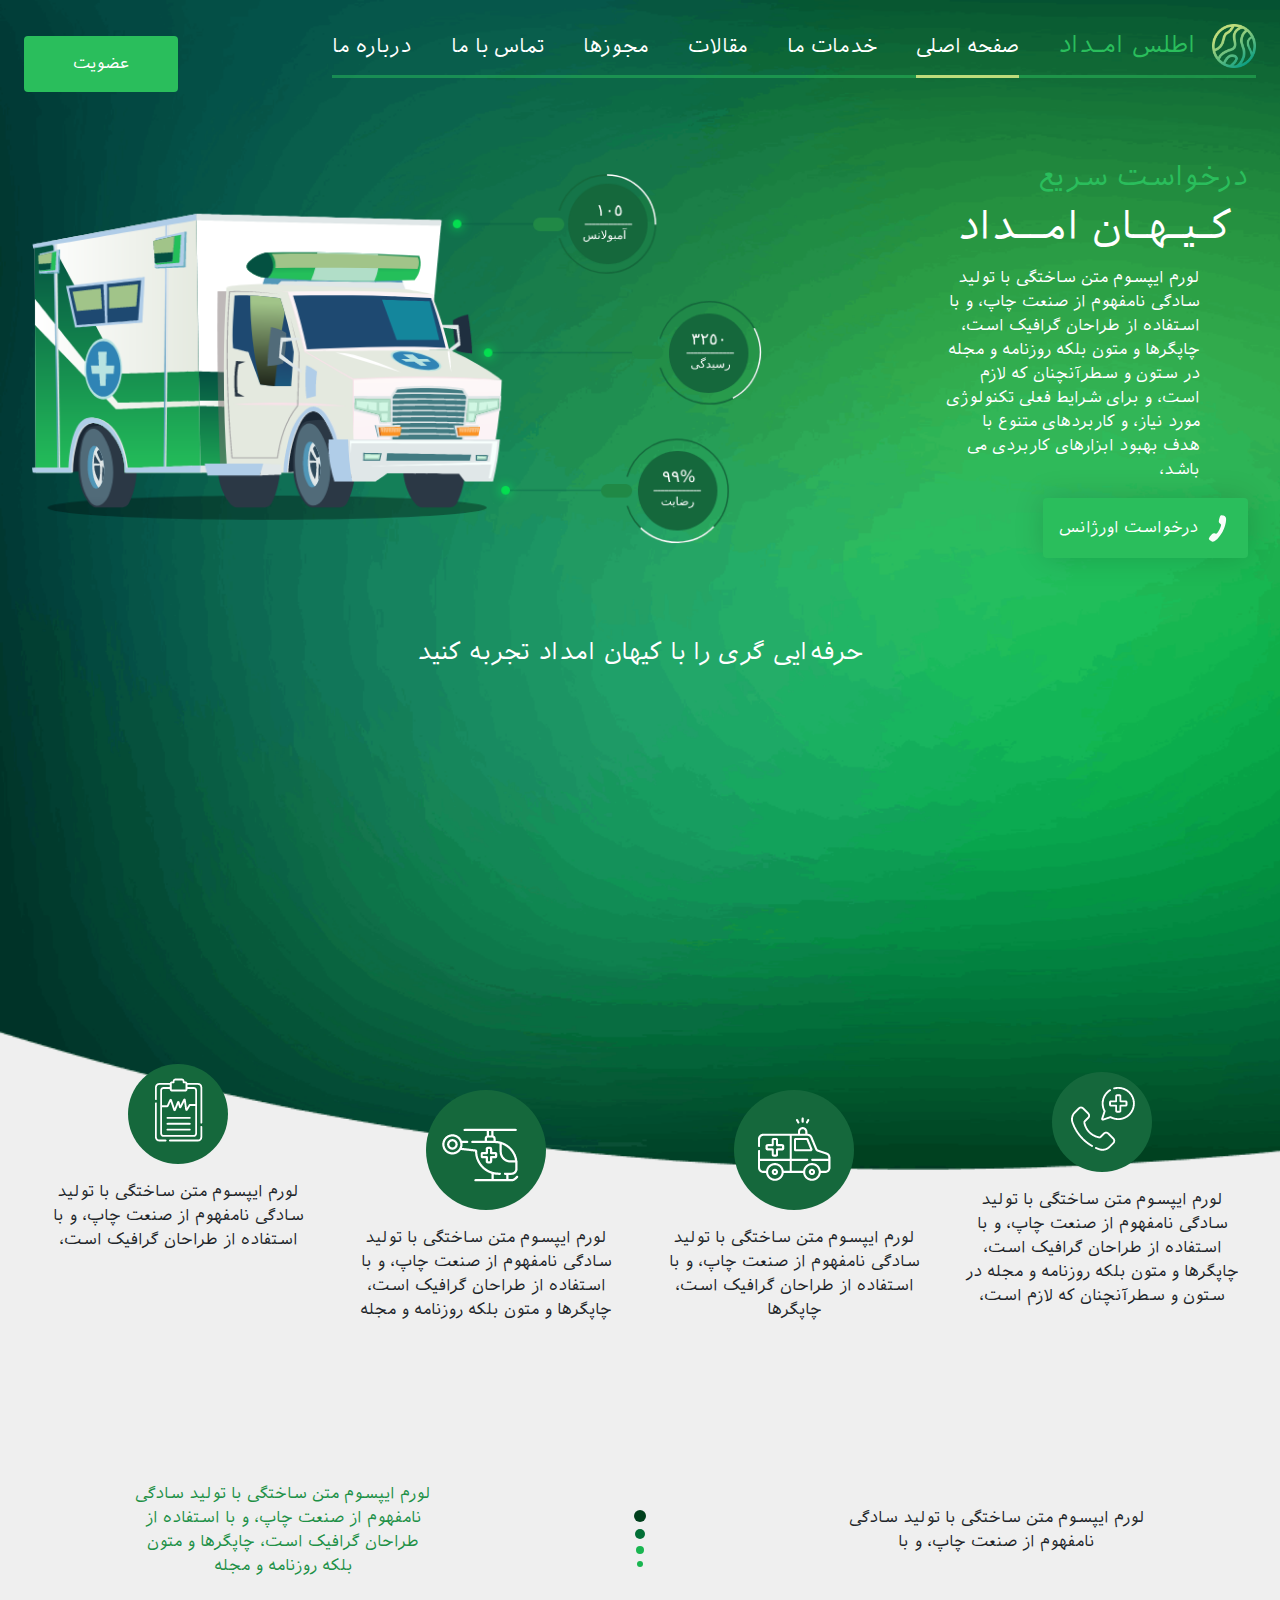
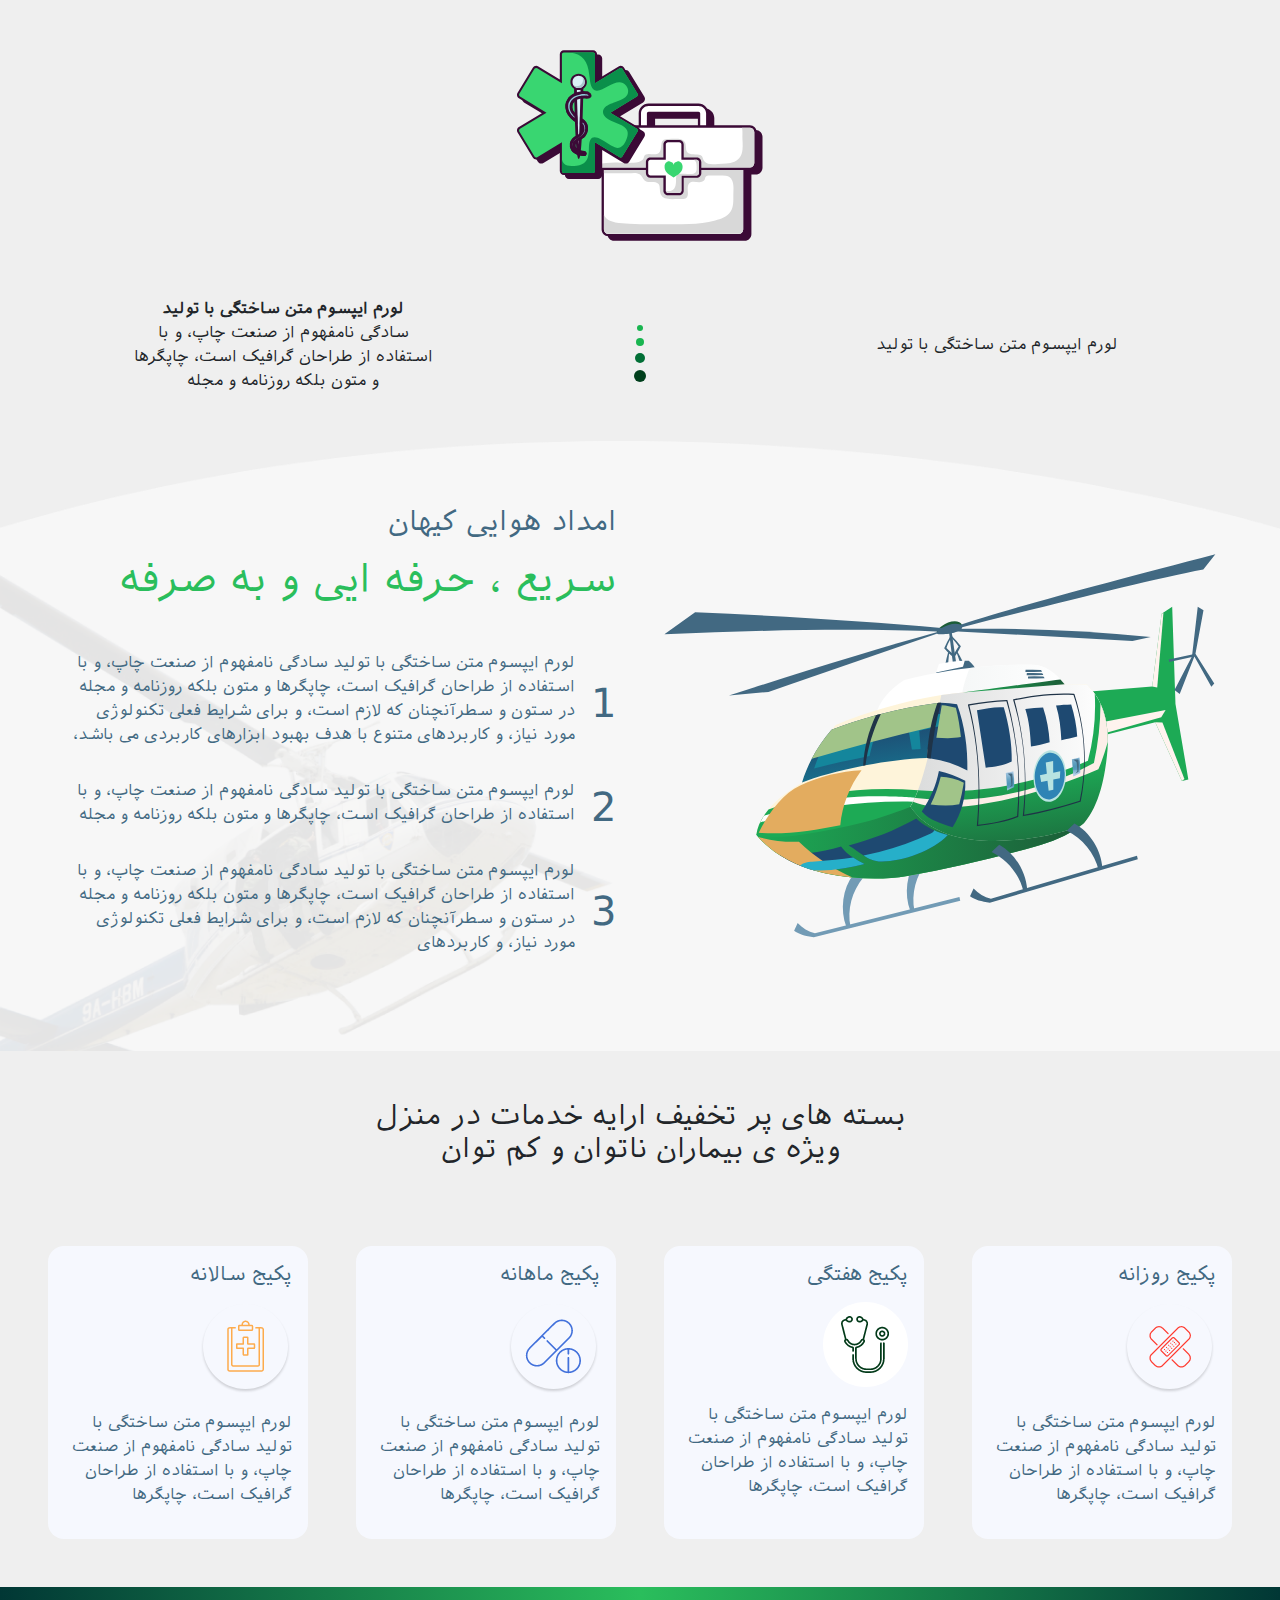
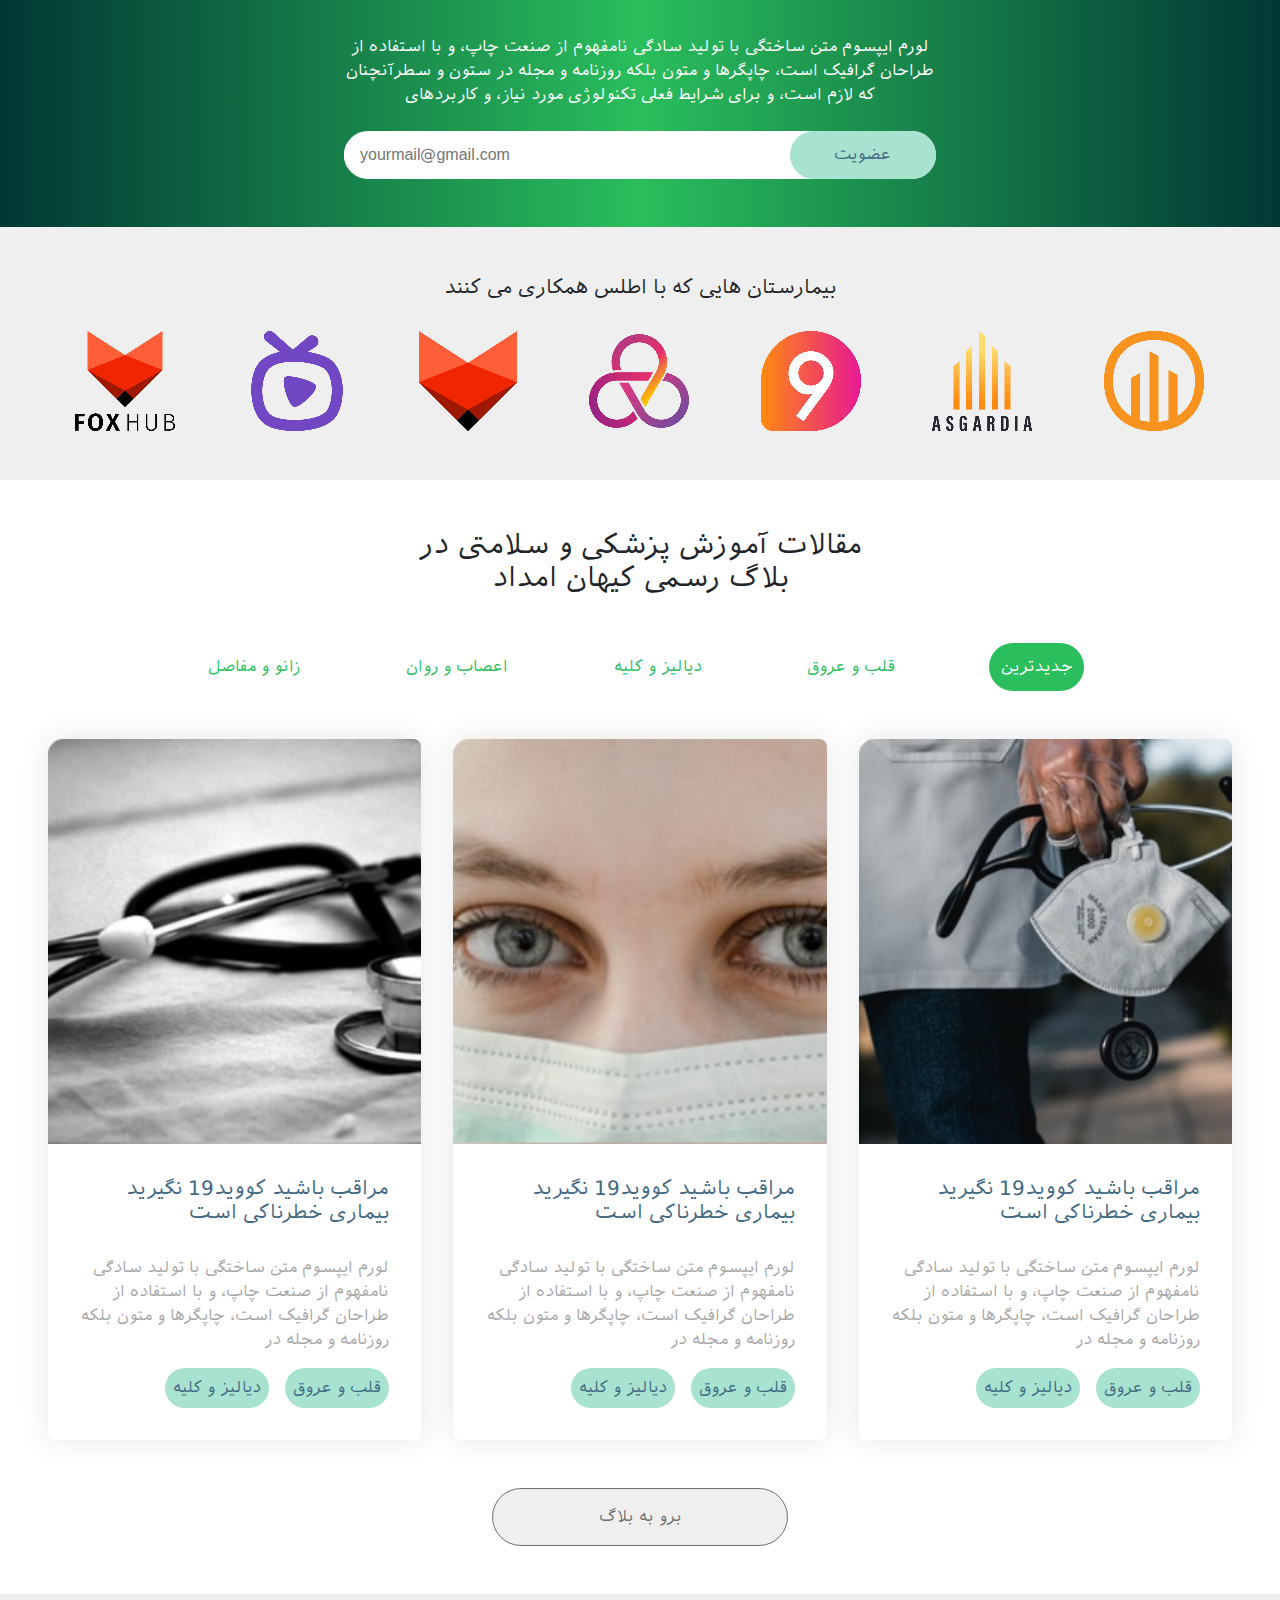
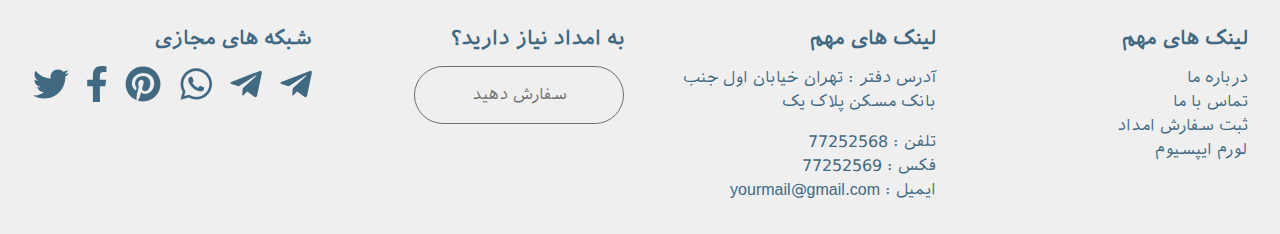
==== index.html @ ab7b6856 "removed padding of some sections in some media querys" ====
<!doctype html>
<html lang="fa">
<head>
    <!--A Meta Tag For Setting Character Sets To 'UTF-8'-->
    <meta charset="UTF-8">
    <!--A Meta Tag For Responsiveness-->
    <meta name="viewport" content="width=device-width, user-scalable=no, initial-scale=1.0, maximum-scale=1.0, minimum-scale=1.0">
    <meta http-equiv="X-UA-Compatible" content="ie=edge">
    <!--Description Meta Tag For Seo Performance-->
    <meta name="description" content="درخواست سریع اورژانس با اطلس امـداد">
    <!--Keywords Meta Tag For Seo Performance-->
    <meta name="keywords" content="اطلس امـداد, امـداد, کـیـهـان, اطلس, کـیـهـان امــداد, اورژانس, بیمارستان, دکتر">
    <!--Theme Color Of Page-->
    <meta name="theme-color" content="#2abe5c"/>
    <!--Icon Of Page-->
    <link rel="shortcut icon" href="src/img/logo.svg">
    <!--Linking Our Css File-->
    <link rel="stylesheet" href="src/styles/styles.css">
    <!--Linking Bootstrap-->
    <link href="src/styles/bootstrap.css" rel="stylesheet">
    <!--Title Of Page-->
    <title>اطلس امـداد</title>
</head>
<body dir="rtl">
<!--Pages Elements Goes Here-->
<!--A Dark Background Color-->
<div id="dv-mobile-nav-dark-bg" class="dv-mobile-nav-dark-bg"></div>
<!--Nav Bar That Shows On Click If User Is Using Mobile-->
<nav id="nav-mobile-nav" class="nav-mobile-nav">
    <div class="d-flex w-100 justify-content-center align-items-center p-4">
        <a href="#" class="d-inline-flex align-items-center text-decoration-none">
            <img src="src/img/logo.svg" alt="لوگو اطلس امـداد">
            <h4 class="h4-header-logo">اطلس امـداد</h4>
        </a>
    </div>
    <!--List Of Items-->
    <ul class="list-unstyled w-100">
        <li class="li-nav-item"><a class="w-100 text-decoration-none text-white" href="#">صفحه اصلی</a></li>
        <li class="li-nav-item"><a class="w-100 text-decoration-none text-white" href="#">خدمات ما</a></li>
        <li class="li-nav-item"><a class="w-100 text-decoration-none text-white" href="#">مقالات</a></li>
        <li class="li-nav-item"><a class="w-100 text-decoration-none text-white" href="#">مجوزها</a></li>
        <li class="li-nav-item"><a class="w-100 text-decoration-none text-white" href="#">تماس با ما</a></li>
        <li class="li-nav-item"><a class="w-100 text-decoration-none text-white" href="#">درباره ما</a></li>
    </ul>
</nav>
<!--First Section-->
<section class="sect-1">
    <!--Header Section-->
    <header class="d-inline-flex align-items-center w-100 p-4">
        <!--Right Section-->
        <div class="dv-header-right-section">
            <ul class="list-unstyled d-inline-flex align-items-center justify-content-between w-100">
                <li>
                    <a href="#" class="d-inline-flex align-items-center text-decoration-none">
                        <img src="src/img/logo.svg" alt="لوگو اطلس امـداد">
                        <h4 class="h4-header-logo">اطلس امـداد</h4>
                    </a>
                </li>
                <li><a class="link-header" href="#"><h5>صفحه اصلی</h5></a></li>
                <li><a class="link-header" href="#"><h5>خدمات ما</h5></a></li>
                <li><a class="link-header" href="#"><h5>مقالات</h5></a></li>
                <li><a class="link-header" href="#"><h5>مجوزها</h5></a></li>
                <li><a class="link-header" href="#"><h5>تماس با ما</h5></a></li>
                <li><a class="link-header" href="#"><h5>درباره ما</h5></a></li>
            </ul>
            <!--Bottom Line-->
            <ul class="ul-bottom-line">
                <li class="li-inner-bottom-line">
                    <div class="d-inline-flex align-items-center opacity-0">
                        <img src="src/img/logo.svg" alt="لوگو اطلس امـداد">
                        <h4 class="h4-header-logo">اطلس امـداد</h4>
                    </div>
                </li>
                <li class="li-inner-bottom-line active"><h5 class="opacity-0">صفحه اصلی</h5></li>
                <li class="li-inner-bottom-line"><h5 class="opacity-0">خدمات ما</h5></li>
                <li class="li-inner-bottom-line"><h5 class="opacity-0">مقالات</h5></li>
                <li class="li-inner-bottom-line"><h5 class="opacity-0">مجوزها</h5></li>
                <li class="li-inner-bottom-line"><h5 class="opacity-0">تماس با ما</h5></li>
                <li class="li-inner-bottom-line"><h5 class="opacity-0">درباره ما</h5></li>
            </ul>
        </div>
        <!--Left Section-->
        <div class="dv-header-left-side">
            <!--Nav Bar Btn That Show Only On Mobile View-->
            <button class="btn-header-show-on-mobile" id="btn-header-show-on-mobile">
                <svg xmlns="http://www.w3.org/2000/svg" width="16" height="16" fill="currentColor" class="bi bi-list" viewBox="0 0 16 16">
                    <path fill-rule="evenodd" d="M2.5 12a.5.5 0 0 1 .5-.5h10a.5.5 0 0 1 0 1H3a.5.5 0 0 1-.5-.5zm0-4a.5.5 0 0 1 .5-.5h10a.5.5 0 0 1 0 1H3a.5.5 0 0 1-.5-.5zm0-4a.5.5 0 0 1 .5-.5h10a.5.5 0 0 1 0 1H3a.5.5 0 0 1-.5-.5z"/>
                </svg>
            </button>
            <a class="link-header-btn-holder" href="#"><button class="btn-header-join">عضویت</button></a>
        </div>
    </header>
    <!--Main Content Of First Section-->
    <main>
        <!--Top Side-->
        <div class="dv-main-top-side">
            <!--Right Side-->
            <div class="dv-main-right-side-of-top-side">
                <h3 class="h5-main-title">درخواست سریع</h3>
                <h1 class="h1-main-subtitle">کـیـهـان امــداد</h1>
                <p class='p-main-paragraph'>لورم ایپسوم متن ساختگی با تولید سادگی نامفهوم از صنعت چاپ، و با استفاده از طراحان گرافیک است، چاپگرها و متون بلکه روزنامه و مجله در ستون و سطرآنچنان که لازم است، و برای شرایط فعلی تکنولوژی مورد نیاز، و کاربردهای متنوع با هدف بهبود ابزارهای کاربردی می باشد،</p>
                <a href="tel:#">
                    <button class="btn-main-request-ambulance">
                        <svg xmlns="http://www.w3.org/2000/svg" width="28.746" height="28.745" viewBox="1265.034 416.229 28.746 28.745"><path d="M1271.398 439.677a5.843 5.843 0 0 0-.218.386c-.554 1.078-.33 1.222-.027 1.606a3.647 3.647 0 0 1 .02.026 2.487 2.487 0 0 0 .02.024c.1.117.551.63 1.136 1.093.825.656 1.439.969 2.238 1.065.717.086 1.927.057 4.157-2.105a20.907 20.907 0 0 0 .818-.841 49.367 49.367 0 0 0 .247-.27c1.77-1.946 3.121-3.756 4.37-5.978a36.167 36.167 0 0 0 .693-1.298l.004-.007a63.003 63.003 0 0 1 0-.002 17.923 17.923 0 0 1 .003-.003 38.309 38.309 0 0 0 .109-.216c1.385-2.751 2.184-5.178 2.802-8.16a49.8 49.8 0 0 0 .073-.358 24.98 24.98 0 0 0 .002-.01c.78-3.899.039-5.104-.506-5.707a4.119 4.119 0 0 0-.036-.04 3.506 3.506 0 0 0-.73-.598 4.89 4.89 0 0 0-1.069-.472 9.968 9.968 0 0 0-.379-.114 8.892 8.892 0 0 0-1.549-.276 2.57 2.57 0 0 0-.034-.003c-.51-.015-.755-.135-1.316.965a4.942 4.942 0 0 0-.097.201c-.47 1.027-.942 2.836-1.145 3.99a10.066 10.066 0 0 0-.068.443c-.163 1.177-.06 1.633.561 2.155a4.782 4.782 0 0 0 .253.197c.642.475 1.194.752 1.348 1.441a1.708 1.708 0 0 1 .031.19c.083.78-.497 2.515-1.401 4.355a26.005 26.005 0 0 1-.167.333 26.663 26.663 0 0 1-.172.33c-.958 1.808-2.018 3.302-2.698 3.693-.717.42-1.297.113-2.123-.154a10.152 10.152 0 0 0-.008-.003 5.304 5.304 0 0 0-.202-.06c-.75-.209-1.172-.105-1.868.5a9.092 9.092 0 0 0-.31.284 9.581 9.581 0 0 0-.26.257c-.763.782-1.896 2.147-2.502 3.141Z" fill="#f9fdfa" fill-rule="evenodd" data-name="Icon ionic-ios-call"/></svg>
                        درخواست اورژانس
                    </button>
                </a>
            </div>
            <!--Left Side-->
            <div class="dv-main-left-side-of-top-side"><img src="src/img/section-1/img-ambulance.svg" alt="امبولانس" class="img-left-side-ambulance"></div>
        </div>
        <!--Bottom Side-->
        <div class="dv-main-bottom-side"><h4>حرفه‌ایی گری را با کیهان امداد تجربه کنید</h4></div>
    </main>
</section>
<!--Second Section-->
<section class="sect-2">
    <!--Top Side Items-->
    <div class="dv-sect-2-top-items">
        <div class="dv-sect-2-top-item mt-minus-9">
            <img class="img-sect-2-top-side" src="src/img/section-2/img-icon-phone.svg" alt="تماس">
            <p class="text-center">
                لورم ایپسوم متن ساختگی با تولید
                سادگی نامفهوم از صنعت چاپ، و با استفاده از طراحان گرافیک است، چاپگرها
                و متون بلکه روزنامه و مجله در ستون و سطرآنچنان که لازم است،
            </p>
        </div>
        <div class="dv-sect-2-top-item mt-minus-7">
            <img class="img-sect-2-top-side" src="src/img/section-2/img-icon-ambulance.svg" alt="امبولانس">
            <p class="text-center">
                لورم ایپسوم متن ساختگی با تولید
                سادگی نامفهوم از صنعت چاپ، و با استفاده از طراحان گرافیک است، چاپگرها
            </p>
        </div>
        <div class="dv-sect-2-top-item mt-minus-7">
            <img class="img-sect-2-top-side" src="src/img/section-2/img-icon-heli.svg" alt="هلکوپتر">
            <p class="text-center">
                لورم ایپسوم متن ساختگی با تولید
                سادگی نامفهوم از صنعت چاپ، و با
                استفاده از طراحان گرافیک است،
                چاپگرها و متون بلکه روزنامه و مجله
            </p>
        </div>
        <div class="dv-sect-2-top-item mt-minus-13">
            <img class="img-sect-2-top-side" src="src/img/section-2/img-icon-doctor.svg" alt="دکتر">
            <p class="text-center">
                لورم ایپسوم متن ساختگی با تولید
                سادگی نامفهوم از صنعت چاپ، و با
                استفاده از طراحان گرافیک است،
            </p>
        </div>
    </div>
    <!--Middle Side-->
    <div class="dv-sect2-mid-texts">
        <p class="w-25 text-center">
            لورم ایپسوم متن ساختگی با تولید
            سادگی نامفهوم از صنعت چاپ، و با
        </p>
        <img src="src/img/section-2/img-4-dots-top.svg" alt="جدا کننده">
        <p class="p-mid-left-side">
            لورم ایپسوم متن ساختگی با تولید
            سادگی نامفهوم از صنعت چاپ، و با
            استفاده از طراحان گرافیک است،
            چاپگرها و متون بلکه روزنامه و مجله
        </p>
    </div>
    <!--Medical Img-->
    <div class="d-flex justify-content-center align-items-center w-100 p-4"><img class="" src="src/img/section-2/img-medical.svg" alt="درمان"></div>
    <!--Bottom Side-->
    <div class="dv-sect2-bottom-texts">
        <p class="w-25 text-center">لورم ایپسوم متن ساختگی با تولید</p>
        <img src="src/img/section-2/img-4-dots-bottom.svg" alt="جدا کننده">
        <p class="w-25 text-center">
            <b>لورم ایپسوم متن ساختگی با تولید</b> <br>
            سادگی نامفهوم از صنعت چاپ، و با
            استفاده از طراحان گرافیک است،
            چاپگرها و متون بلکه روزنامه و مجله
        </p>
    </div>
</section>
<!--Third Section-->
<section class="sect-3">
    <!--Right Side-->
    <div class="dv-sect-3-right"><img class="w-100" src="src/img/section-3/img-helicopter.svg" alt="هلکوپتر"></div>
    <!--Left Side-->
    <div class="dv-sect-3-left">
        <div class="dv-sect-3-left-side-top">
            <h3 class="h3-sect-3-right-side-title">امداد هوایی کیهان</h3>
            <h1 class="h1-sect-3-right-side-subtitle">سریع ، حرفه ایی و به صرفه</h1>
        </div>
        <ul class="ul-left-sect-3">
            <li class="li-sect-3-left-side">
                <h1 class="h1-left-side-number">1</h1>
                <p class="p-left-side-details">
                    لورم ایپسوم متن ساختگی با تولید سادگی نامفهوم از صنعت چاپ، و با <br>
                    استفاده از طراحان گرافیک است، چاپگرها و متون بلکه روزنامه و مجله <br>
                    در ستون و سطرآنچنان که لازم است، و برای شرایط فعلی تکنولوژی <br>
                    مورد نیاز، و کاربردهای متنوع با هدف بهبود ابزارهای کاربردی می باشد، <br>
                </p>
            </li>
            <li class="li-sect-3-left-side">
                <h1 class="h1-left-side-number">2</h1>
                <p class="p-left-side-details">
                    لورم ایپسوم متن ساختگی با تولید سادگی نامفهوم از صنعت چاپ، و با <br>
                    استفاده از طراحان گرافیک است، چاپگرها و متون بلکه روزنامه و مجله <br>
                </p>
            </li>
            <li class="li-sect-3-left-side">
                <h1 class="h1-left-side-number">3</h1>
                <p class="p-left-side-details">
                    لورم ایپسوم متن ساختگی با تولید سادگی نامفهوم از صنعت چاپ، و با <br>
                    استفاده از طراحان گرافیک است، چاپگرها و متون بلکه روزنامه و مجله <br>
                    در ستون و سطرآنچنان که لازم است، و برای شرایط فعلی تکنولوژی <br>
                    مورد نیاز، و کاربردهای
                </p>
            </li>
        </ul>
    </div>
</section>
<!--Fourth Section-->
<section class="sect-4">
    <!--Top Text-->
    <h3 class="h3-sect-4-top-title">
        بسته های پر تخفیف ارایه خدمات در منزل <br>
        ویژه ی بیماران ناتوان و کم توان
    </h3>
    <!--Bottom Items-->
    <ul class="ul-sect-4">
       <li class="li-sect-4-items">
           <div>
               <h5 class="h5-sect-4-items-title">پکیج روزانه</h5>
               <img class="img-sect-4-items-icon" src="src/img/section-4/img-plaster.svg" alt="پکیج روزانه">
               <p>
                   لورم ایپسوم متن ساختگی با تولید
                   سادگی نامفهوم از صنعت چاپ، و با
                   استفاده از طراحان گرافیک است، چاپگرها
               </p>
           </div>
       </li>
        <li class="li-sect-4-items">
            <div>
                <h5 class="h5-sect-4-items-title">پکیج هفتگی</h5>
                <img class="img-sect-4-items-icon" src="src/img/section-4/img-doctor.svg" alt="پکیج هفتگی">
                <p>
                    لورم ایپسوم متن ساختگی با تولید
                    سادگی نامفهوم از صنعت چاپ، و با
                    استفاده از طراحان گرافیک است، چاپگرها
                </p>
            </div>
        </li>
        <li class="li-sect-4-items">
            <div>
                <h5 class="h5-sect-4-items-title">پکیج ماهانه</h5>
                <img class="img-sect-4-items-icon" src="src/img/section-4/img-pill.svg" alt="پکیج ماهانه">
                <p>
                    لورم ایپسوم متن ساختگی با تولید
                    سادگی نامفهوم از صنعت چاپ، و با
                    استفاده از طراحان گرافیک است، چاپگرها
                </p>
            </div>
        </li>
        <li class="li-sect-4-items">
            <div>
                <h5 class="h5-sect-4-items-title">پکیج سالانه</h5>
                <img class="img-sect-4-items-icon" src="src/img/section-4/img-health.svg" alt="پکیج سالانه">
                <p>
                    لورم ایپسوم متن ساختگی با تولید
                    سادگی نامفهوم از صنعت چاپ، و با
                    استفاده از طراحان گرافیک است، چاپگرها
                </p>
            </div>
        </li>
    </ul>
</section>
<!--Join Section-->
<section class="sect-join">
    <div class="sect-join-inner-holder">
        <p class="text-center text-white mb-4">
            لورم ایپسوم متن ساختگی با تولید سادگی نامفهوم از
            صنعت چاپ، و با استفاده از طراحان گرافیک است، چاپگرها و متون بلکه روزنامه و مجله در ستون و سطرآنچنان که
            لازم است، و برای شرایط فعلی تکنولوژی مورد نیاز، و کاربردهای
        </p>
        <form action="#">
            <div class="dv-sect-join-input-holder">
                <button class="btn-sect-join-email" type="submit">عضویت</button>
                <input dir="ltr" type="email" placeholder="yourmail@gmail.com" required class="input-sect-join-email">
                <button class="btn-sect-join-email-on-mobile" type="submit">عضویت</button>
            </div>
        </form>
    </div>
</section>
<!--Partners Section-->
<section class="sect-partners">
    <h5 class="text-center">بیمارستان هایی که با اطلس همکاری می کنند</h5>
    <div>
         <ul class="ul-sect-partners-list" dir="ltr">
             <li><img src="src/img/section-partners/fox-hub-2.png" alt="fox hub"></li>
             <li><img src="src/img/section-partners/tvit.png" alt="tvit"></li>
             <li><img src="src/img/section-partners/fox-hub.png" alt="fox hub"></li>
             <li><img src="src/img/section-partners/nira.png" alt="nira"></li>
             <li><img src="src/img/section-partners/volicity-9.png" alt="volicity 9"></li>
             <li><img src="src/img/section-partners/asgardia.png" alt="asgardia"></li>
             <li class="li-sect-partners-on-mobile-fill"><img src="src/img/section-partners/towers.png" alt="towers"></li>
         </ul>
    </div>
</section>
<!--Fifth Section-->
<section class="sect-5">
    <h3 class="text-center mb-5">
        مقالات آموزش پزشکی و سلامتی در <br>
        بلاگ رسمی کیهان امداد
    </h3>
    <!--Top Side Items-->
    <div class="w-100 d-flex justify-content-center align-items-center">
        <ul class="ul-sect-5-top-side-items">
            <li><a href="#"><button class="btn-sect-5-top-side-btn active">جدیدترین</button></a></li>
            <li><a href="#"><button class="btn-sect-5-top-side-btn">قلب و عروق</button></a></li>
            <li><a href="#"><button class="btn-sect-5-top-side-btn">دیالیز و کلیه</button></a></li>
            <li><a href="#"><button class="btn-sect-5-top-side-btn">اعصاب و روان</button></a></li>
            <li><a href="#"><button class="btn-sect-5-top-side-btn">زانو و مفاصل</button></a></li>
        </ul>
    </div>
    <!--Bottom Side Items-->
    <div class="mb-5">
        <ul class="ul-sect-5-bottom-items">
            <li>
                <a href="#" class="text-decoration-none text-black">
                    <div class="dv-sect-5-card">
                        <div class="img-sect-5-card-img item-1"></div>
                        <div class="dv-sect-5-card-body">
                            <h5 class="h5-sect-5-title">
                                مراقب باشید کووید19 نگیرید<br>
                                بیماری خطرناکی است
                            </h5>
                            <p class="p-sect-5-text">لورم ایپسوم متن ساختگی با تولید سادگی نامفهوم از صنعت چاپ، و با استفاده از طراحان گرافیک است، چاپگرها و متون بلکه روزنامه و مجله در</p>
                            <div class="dv-sect-5-tags">
                                <ul class="ul-sect-5-tags">
                                    <li><button class="btn-sect-5-tags-btn">قلب و عروق</button></li>
                                    <li><button class="btn-sect-5-tags-btn">دیالیز و کلیه</button></li>
                                </ul>
                            </div>
                        </div>
                    </div>
                </a>
            </li>
            <li>
                <a href="#" class="text-decoration-none text-black">
                    <div class="dv-sect-5-card">
                        <div class="img-sect-5-card-img item-2"></div>
                        <div class="dv-sect-5-card-body">
                            <h5 class="h5-sect-5-title">
                                مراقب باشید کووید19 نگیرید<br>
                                بیماری خطرناکی است
                            </h5>
                            <p class="p-sect-5-text">لورم ایپسوم متن ساختگی با تولید سادگی نامفهوم از صنعت چاپ، و با استفاده از طراحان گرافیک است، چاپگرها و متون بلکه روزنامه و مجله در</p>
                            <div class="dv-sect-5-tags">
                                <ul class="ul-sect-5-tags">
                                    <li><button class="btn-sect-5-tags-btn">قلب و عروق</button></li>
                                    <li><button class="btn-sect-5-tags-btn">دیالیز و کلیه</button></li>
                                </ul>
                            </div>
                        </div>
                    </div>
                </a>
            </li>
            <li>
                <a href="#" class="text-decoration-none text-black">
                    <div class="dv-sect-5-card">
                        <div class="img-sect-5-card-img item-3"></div>
                        <div class="dv-sect-5-card-body">
                            <h5 class="h5-sect-5-title">
                                مراقب باشید کووید19 نگیرید<br>
                                بیماری خطرناکی است
                            </h5>
                            <p class="p-sect-5-text">لورم ایپسوم متن ساختگی با تولید سادگی نامفهوم از صنعت چاپ، و با استفاده از طراحان گرافیک است، چاپگرها و متون بلکه روزنامه و مجله در</p>
                            <div class="dv-sect-5-tags">
                                <ul class="ul-sect-5-tags">
                                    <li><button class="btn-sect-5-tags-btn">قلب و عروق</button></li>
                                    <li><button class="btn-sect-5-tags-btn">دیالیز و کلیه</button></li>
                                </ul>
                            </div>
                        </div>
                    </div>
                </a>
            </li>
        </ul>
    </div>
    <!--Bottom Side Blog Btn Holder-->
    <div class="d-flex justify-content-center align-items-center w-100"><a class="link-sect-5-blog-btn-holder" href="#"><button class="btn-sect-5-blog-btn">برو به بلاگ</button></a></div>
</section>
<!--Footer Part-->
<footer class="footer">
    <!--Item 1-->
    <div class="dv-footer-items">
        <h5 class="mb-3"><b>لینک های مهم</b></h5>
        <ul class="list-unstyled">
            <li><a class="link-footer-link" href="#">درباره ما</a></li>
            <li><a class="link-footer-link" href="#">تماس با ما</a></li>
            <li><a class="link-footer-link" href="#">ثبت سفارش امداد</a></li>
            <li><a class="link-footer-link" href="#">لورم ایپسیوم</a></li>
        </ul>
    </div>
    <!--Item 2-->
    <div class="dv-footer-items">
        <h5 class="mb-3"><b>لینک های مهم</b></h5>
        <ul class="list-unstyled">
            <li><p>آدرس دفتر : تهران خیابان اول جنب بانک مسکن پلاک یک</p></li>
            <li><a class="link-footer-link" href="tel:77252568">تلفن : 77252568</a></li>
            <li><a class="link-footer-link" href="tel:77252569">فکس : 77252569</a></li>
            <li><a class="link-footer-link" href="mailto:yourmail@gmail.com">ایمیل : yourmail@gmail.com</a></li>
        </ul>
    </div>
    <!--Item 3-->
    <div class="dv-footer-items">
        <h5 class="mb-3"><b>به امداد نیاز دارید؟</b></h5>
        <a class="link-footer-link" href="#"><button class="btn-footer-order-btn">سفارش دهید</button></a>
    </div>
    <!--Item 4-->
    <div class="dv-footer-items">
        <h5 class="mb-3"><b>شبکه های مجازی</b></h5>
        <ul class="list-unstyled d-inline-flex w-100 justify-content-between align-items-center">
            <li><a class="link-footer-link" href="#"><img src="src/img/footer/Icon%20awesome-telegram-plane.svg" alt="Telegram"></a></li>
            <li><a class="link-footer-link" href="#"><img src="src/img/footer/Icon%20awesome-telegram-plane.svg" alt="Telegram"></a></li>
            <li><a class="link-footer-link" href="#"><img src="src/img/footer/Icon%20awesome-whatsapp.svg" alt="Whatsapp"></a></li>
            <li><a class="link-footer-link" href="#"><img src="src/img/footer/Icon%20awesome-pinterest.svg" alt="Pinterest"></a></li>
            <li><a class="link-footer-link" href="#"><img src="src/img/footer/Icon%20awesome-facebook-f.svg" alt="Facebook"></a></li>
            <li><a class="link-footer-link" href="#"><img src="src/img/footer/Icon%20awesome-twitter.svg" alt="Twitter"></a></li>
        </ul>
    </div>
</footer>
<!--Linking Mobile Nav Scripts-->
<script src="src/scripts/mobile-nav.js"></script>
</body>
</html>
---- src/styles/styles.css ----
/*Importing Iran Sans Font*/
@import "../fonts/css/iranian-sans.css";

/*Variables*/
:root {
    --green: #2abe5c;
    --green-darker: #23a14e;
    --green-darkest: #209046;
    --green-rgba: rgba(42, 190, 92, 0.5);
    --blue: #426982;
    --light: #efefef;
    --diamond: #a8e3d1;
    --diamond-darker: #89baaa;
    --diamond-darkest: #739a8e;
}

/*Default Styles*/
img {pointer-events: none;}
button {cursor: pointer;}
a {text-decoration: none;}
body {background-color: var(--light) !important;}

/*Global Styles*/
* {
    padding: 0;
    margin: 0;
    font-family: 'IranianSans', sans-serif !important;
    box-sizing: border-box;
}

/*Styles*/
.li-inner-bottom-line {height: 3px;}
.li-inner-bottom-line.active {background-color: #bedc7c;}
.btn-header-join:hover, .btn-main-request-ambulance:hover {background-color: var(--green-darker);}
.btn-header-join:active, .btn-main-request-ambulance:active {background-color: var(--green-darkest);}
.h5-main-title {color: var(--green);}
.img-left-side-ambulance {width: 80%;}
.link-header-btn-holder {width: 50%;}
.li-nav-item:active {background-color: var(--bs-dark);}
.dv-main-right-side-of-top-side {width: 25%;}
.img-sect-2-top-side {margin-bottom: 1rem;}
.dv-sect-2-top-item.mt-minus-9 {margin-top: -9rem;}
.dv-sect-2-top-item.mt-minus-7 {margin-top: -7rem;}
.dv-sect-2-top-item.mt-minus-13 {margin-top: -13rem;}
.dv-sect-3-left-side-top {margin-bottom: 3rem;}
.h3-sect-3-right-side-title {color: var(--blue);margin-bottom: 1rem;}
.h1-sect-3-right-side-subtitle {color: var(--green);}
.h1-left-side-number {margin-left: 1rem !important;}
.li-sect-3-left-side:hover {color: var(--green) !important;}
.dv-sect-3-left {width: 50%;}
.ul-left-sect-3 {list-style: none;}
.img-sect-4-items-icon,.h5-sect-4-items-title {margin-bottom: 1rem;}
.btn-sect-join-email:hover, .btn-sect-join-email-on-mobile:hover, .btn-sect-5-tags-btn:hover {background-color: var(--diamond-darker);}
.btn-sect-join-email:active, .btn-sect-join-email-on-mobile:active, .btn-sect-5-tags-btn:active {background-color: var(--diamond-darkest);}
.sect-join-inner-holder {width: 50%;}
.btn-sect-5-top-side-btn:active {background-color: var(--green-darker) !important;}
.btn-sect-5-top-side-btn.active:hover {background-color: var(--green-darker);}
.btn-sect-5-top-side-btn.active:active {background-color: var(--green-darkest);}
.p-sect-5-text {color: #a7a7a7;}
.dv-sect-5-card-body {padding: 2rem;}
.img-sect-5-card-img.item-1 {background-image: url("../img/section-5/img-mask-doctor.png");}
.img-sect-5-card-img.item-2 {background-image: url("../img/section-5/img-mask.png");}
.img-sect-5-card-img.item-3 {background-image: url("../img/section-5/img-doctor.png");}
.btn-sect-5-blog-btn:active {background-color: #5a5a5a;}
.link-sect-5-blog-btn-holder {width: 25%;}
.dv-footer-items {color: var(--blue);}
.btn-sect-5-blog-btn {width: 100%;}
.btn-footer-order-btn {width: 75%;}
.sect-4 {padding: 3rem;}

.sect-1 {
    background-image: url('../img/section-1/bg-section1.png');
    background-size: cover;
    min-height: 130vh;
    width: 100%;
}

.h4-header-logo {
    margin-right: 1rem;
    margin-top: .40rem;
    white-space: nowrap;
    color: var(--green);
}

.link-header {
    text-decoration: none;
    color: white !important;
    white-space: nowrap;
}

.ul-bottom-line {
    width: 100%;
    height: 3px;
    background-color: var(--green-rgba);
    list-style: none;
    display: inline-flex;
    align-items: center;
    justify-content: space-between;
}

.btn-header-join, .btn-main-request-ambulance {
    background-color: var(--green);
    color: white;
    transition: .3s;
    width: 100%;
    padding: 1rem;
    border: none;
    border-radius: .25rem;
}

.dv-header-right-section {
    width: 75%;
    height: 5rem;
    overflow: hidden;
}

.h1-main-subtitle {
    margin-right: 1rem;
    margin-bottom: 1rem;
    color: white;
}

.btn-main-request-ambulance {
    width: auto !important;
    box-shadow: 0 0 30px rgba(0,0,0,0.15);
}

.dv-main-bottom-side {
    text-align: center;
    color: white;
}

.dv-main-top-side {
    display: inline-flex;
    align-items: center;
    justify-content: space-around;
    width: 100%;
    padding: 2rem;
    margin-bottom: 3rem;
}

.p-main-paragraph {
    margin-right: 3rem;
    margin-bottom: 1rem;
    color: white;
}

.dv-header-left-side {
    width: 25%;
    display: flex;
    justify-content: end;
    align-items: center;
}

.btn-header-show-on-mobile {
    display: none;
    background-color: unset;
    border: 1px solid var(--green);
    color: var(--green);
    padding: 1rem;
    border-radius: .25rem;
    transition: .3s;
}

.btn-header-show-on-mobile:active {
    background-color: var(--green);
    color: white;
}

.dv-mobile-nav-dark-bg {
    background-color: rgba(0,0,0,.5);
    width: 100%;
    height: 100%;
    position: fixed;
    display: none;
    transition: .3s;
    left: 100%;
}

.nav-mobile-nav {
    position: fixed;
    width: 75%;
    height: 100%;
    background-color: var(--green-darkest);
    box-shadow: 0 0 30px rgba(0,0,0,.1);
    display: none;
    transition: .3s;
    left: 100%;
}

.li-nav-item {
    width: 100%;
    padding: 1rem;
    background-color: unset;
    transition: .3s;
}

.dv-main-left-side-of-top-side {
    width: 75%;
    display: flex;
    justify-content: end;
    align-items: center;
}

.dv-sect-2-top-items {
    display: grid;
    grid-template-columns: repeat(4, 1fr);
    gap: 1rem;
    padding: 2rem;
    margin-bottom: 5rem;
}

.dv-sect-2-top-item {
    display: flex;
    flex-direction: column;
    align-items: center;
    justify-content: center;
}

.p-mid-left-side {
    width: 25%;
    text-align: center;
    color: var(--green-darkest);
}

.dv-sect2-mid-texts, .dv-sect2-bottom-texts {
    display: inline-flex;
    width: 100%;
    justify-content: space-around;
    align-items: center;
    padding: 2rem;
}

/*Section - 3*/
.sect-3 {
    display: inline-flex;
    width: 100%;
    padding: 4rem;
    align-items: center;
    justify-content: space-between;
    background-size: cover;
    background-repeat: no-repeat;
    background-image: url('../img/section-3/bg-section3.png');
}

.dv-sect-3-right {
    margin-left: 3rem;
    width: 50%;
    display: flex;
    justify-content: center;
    align-items: center;
}

.li-sect-3-left-side {
    display: inline-flex;
    width: 100%;
    align-items: center;
    color: var(--blue);
    margin-bottom: 1rem;
    transition: .3s;
}

/*Section - 4*/
.h3-sect-4-top-title {
    text-align: center;
    margin-bottom: 5rem;
}

.ul-sect-4 {
    display: grid;
    gap: 3rem;
    grid-template-columns: repeat(4, 1fr);
    list-style: none;
}

.li-sect-4-items {
    background-color: #f6f8fe;
    padding: 1rem;
    border-radius: 1rem;
    color: var(--blue);
    transition: .3s;
}

.li-sect-4-items:hover {
    background-color: var(--green);
    color: white;
}

/*Join With Email Section*/
.sect-join {
    padding: 3rem;
    background: linear-gradient(to right, #013735, var(--green), #013735);
    background-size: cover;
    display: flex;
    justify-content: center;
    align-items: center;
}

.dv-sect-join-input-holder {
    width: 100%;
    display: inline-flex;
    justify-content: center;
    align-items: center;
    border-radius: 2rem;
    background-color: white;
    overflow: hidden;
}

.btn-sect-join-email, .btn-sect-join-email-on-mobile{
    padding: .75rem;
    color: var(--blue);
    background-color: var(--diamond);
    border: none;
    transition: .3s;
}

.btn-sect-join-email {
    width: 25%;
    border-radius: 2rem;
}

.btn-sect-join-email-on-mobile {
    border-radius: 0 0 2rem 2rem;
    display: none;
    width: 100%;
}

.input-sect-join-email {
    width: 75%;
    outline: none;
    border: none;
    padding-left: 1rem;
    margin-right: .5rem;
}

/*Partners Section*/
.sect-partners {
    padding: 3rem;
    background-color: var(--light);
    width: 100%;
}

.ul-sect-partners-list {
    margin-top: 2rem;
    list-style: none;
    display: grid;
    grid-template-columns: repeat(7, 1fr);
    gap: 1rem;
}

.ul-sect-partners-list > li {
    display: flex;
    justify-content: center;
}

/*Fifth Section*/
.sect-5 {
    background-color: white;
    padding: 3rem;
}

.btn-sect-5-top-side-btn {
    padding: .75rem;
    border-radius: 2rem;
    color: var(--green);
    background-color: unset;
    border: none;
    transition: .3s;
}

.btn-sect-5-top-side-btn:hover {
    background-color: var(--green);
    color: white;
}

.btn-sect-5-top-side-btn.active {
    background-color: var(--green);
    color: white;
}

.ul-sect-5-bottom-items {
    display: grid;
    grid-template-columns: repeat(3, 1fr);
    list-style: none;
    gap: 2rem;
}

.dv-sect-5-card {
    background-color: white;
    box-shadow: 0 0 30px rgba(0,0,0,.1);
    border-radius: .5rem;
    overflow: hidden;
}

.img-sect-5-card-img {
    width: 100%;
    height: 45vh;
    background-size: cover;
}

.h5-sect-5-title {
    color: var(--blue);
    margin-bottom: 2rem;
}

.ul-sect-5-tags {
    display: grid;
    grid-template-columns: repeat(3, 1fr);
    gap: 1rem;
    list-style: none;
}

.btn-sect-5-tags-btn {
    color: var(--blue);
    background-color: var(--diamond);
    padding: .5rem;
    white-space: nowrap;
    border: none;
    border-radius: 2rem;
    transition: .3s;
}

.btn-sect-5-blog-btn, .btn-footer-order-btn {
    padding: 1rem;
    border-radius: 2rem;
    border: 1px solid #707070;
    color: #707070;
    transition: .3s;
}

.btn-sect-5-blog-btn:hover, .btn-footer-order-btn:hover {
    background-color: #707070;
    color: white;
}

.ul-sect-5-top-side-items {
    list-style: none;
    display: inline-flex;
    align-items: center;
    justify-content: space-between;
    width: 75%;
    margin-bottom: 3rem;
}

/*Footer*/
footer {
    display: grid;
    grid-template-columns: repeat(4, 1fr);
    gap: 2rem;
    padding: 2rem;
}

.link-footer-link {
    text-decoration: none;
    color: var(--blue);
}

/*Media Querys*/
@media (max-width: 768px) {  .sect-join-inner-holder {width: 75%;}  }
@media (max-width: 992px) {
    .dv-header-right-section {display: none;}
    .dv-header-left-side {width: 100%;}
    .btn-header-show-on-mobile {display: block;}
    .dv-mobile-nav-dark-bg, .nav-mobile-nav {display: block;}
    .img-left-side-ambulance {width: 100%;}
    .ul-left-sect-3 {padding: 0;}
    .dv-sect-3-left {width: 100% !important;}
    .dv-sect-3-left-side-top {text-align: center;}
    .ul-sect-4 {grid-template-columns: repeat(2, 1fr);padding: 0;}
    .li-sect-partners-on-mobile-fill {grid-column: 3 span;}
    .dv-sect-2-top-item.mt-minus-9 {margin-top: 0;}
    .dv-sect-2-top-item.mt-minus-7 {margin-top: 0;}
    .dv-sect-2-top-item.mt-minus-13 {margin-top: 0;}
    .dv-sect-2-top-items {grid-template-columns: repeat(2, 1fr);}
    .ul-sect-5-top-side-items {width: 100%;}
    .ul-sect-5-bottom-items {grid-template-columns: repeat(1, 1fr);}
    .footer {grid-template-columns: repeat(2, 1fr);}
    .sect-5 {padding: 1rem;}

    .link-header-btn-holder {
        width: auto;
        margin-right: 1rem;
    }

    .dv-main-top-side {
        display: flex;
        flex-direction: column;
        margin-bottom: 0;
    }

    .dv-main-right-side-of-top-side {
        width: 100%;
        margin-bottom: 4rem;
    }

    .dv-main-left-side-of-top-side {
        width: 100%;
        justify-content: center;
    }

    .dv-sect2-mid-texts, .dv-sect2-bottom-texts {
        display: flex;
        flex-direction: column;
    }

    .dv-sect2-mid-texts > p, .dv-sect2-bottom-texts > p{
        width: 100% !important;
        margin: 2rem;
    }

    .sect-3 {
        display: flex;
        flex-direction: column;
        width: 100%;
        padding: 2rem;
    }

    .dv-sect-3-right {
        margin-bottom: 2rem;
        width: 100%;
        margin-left: 0;
    }

    .li-sect-3-left-side {
        display: flex;
        flex-direction: column;
        text-align: center;
        width: 100%;
    }

    .ul-sect-partners-list {
        grid-template-columns: repeat(3, 1fr);
        gap: 2rem;
    }
}

@media (max-width: 613px) {
    .dv-sect-2-top-item.mt-minus-9 {margin-top: 0;}
    .dv-sect-2-top-items {grid-template-columns: repeat(1, 1fr);}
    .ul-sect-4 {grid-template-columns: repeat(1, 1fr);}
    .li-sect-partners-on-mobile-fill {grid-column: 2 span;}
    .dv-sect-join-input-holder {flex-direction: column;}
    .btn-sect-join-email {display:none;}
    .btn-sect-join-email-on-mobile {display: block;}
    .btn-sect-5-top-side-btn {width: 100%;}
    .link-sect-5-blog-btn-holder {width: 75%;}
    .footer {grid-template-columns: repeat(1, 1fr);}
    .sect-4 {padding: 1rem;}

    .ul-sect-partners-list {
        grid-template-columns: repeat(2, 1fr);
        padding: 0;
    }

    .input-sect-join-email {
        padding: 1rem;
        width: 100%;
    }

    .ul-sect-5-top-side-items {
        display: grid;
        grid-template-columns: repeat(2, 1fr);
        gap: 1rem;
    }

    .ul-sect-5-top-side-items > li {
        display: flex;
        justify-content: center;
        align-items: center;
    }
}
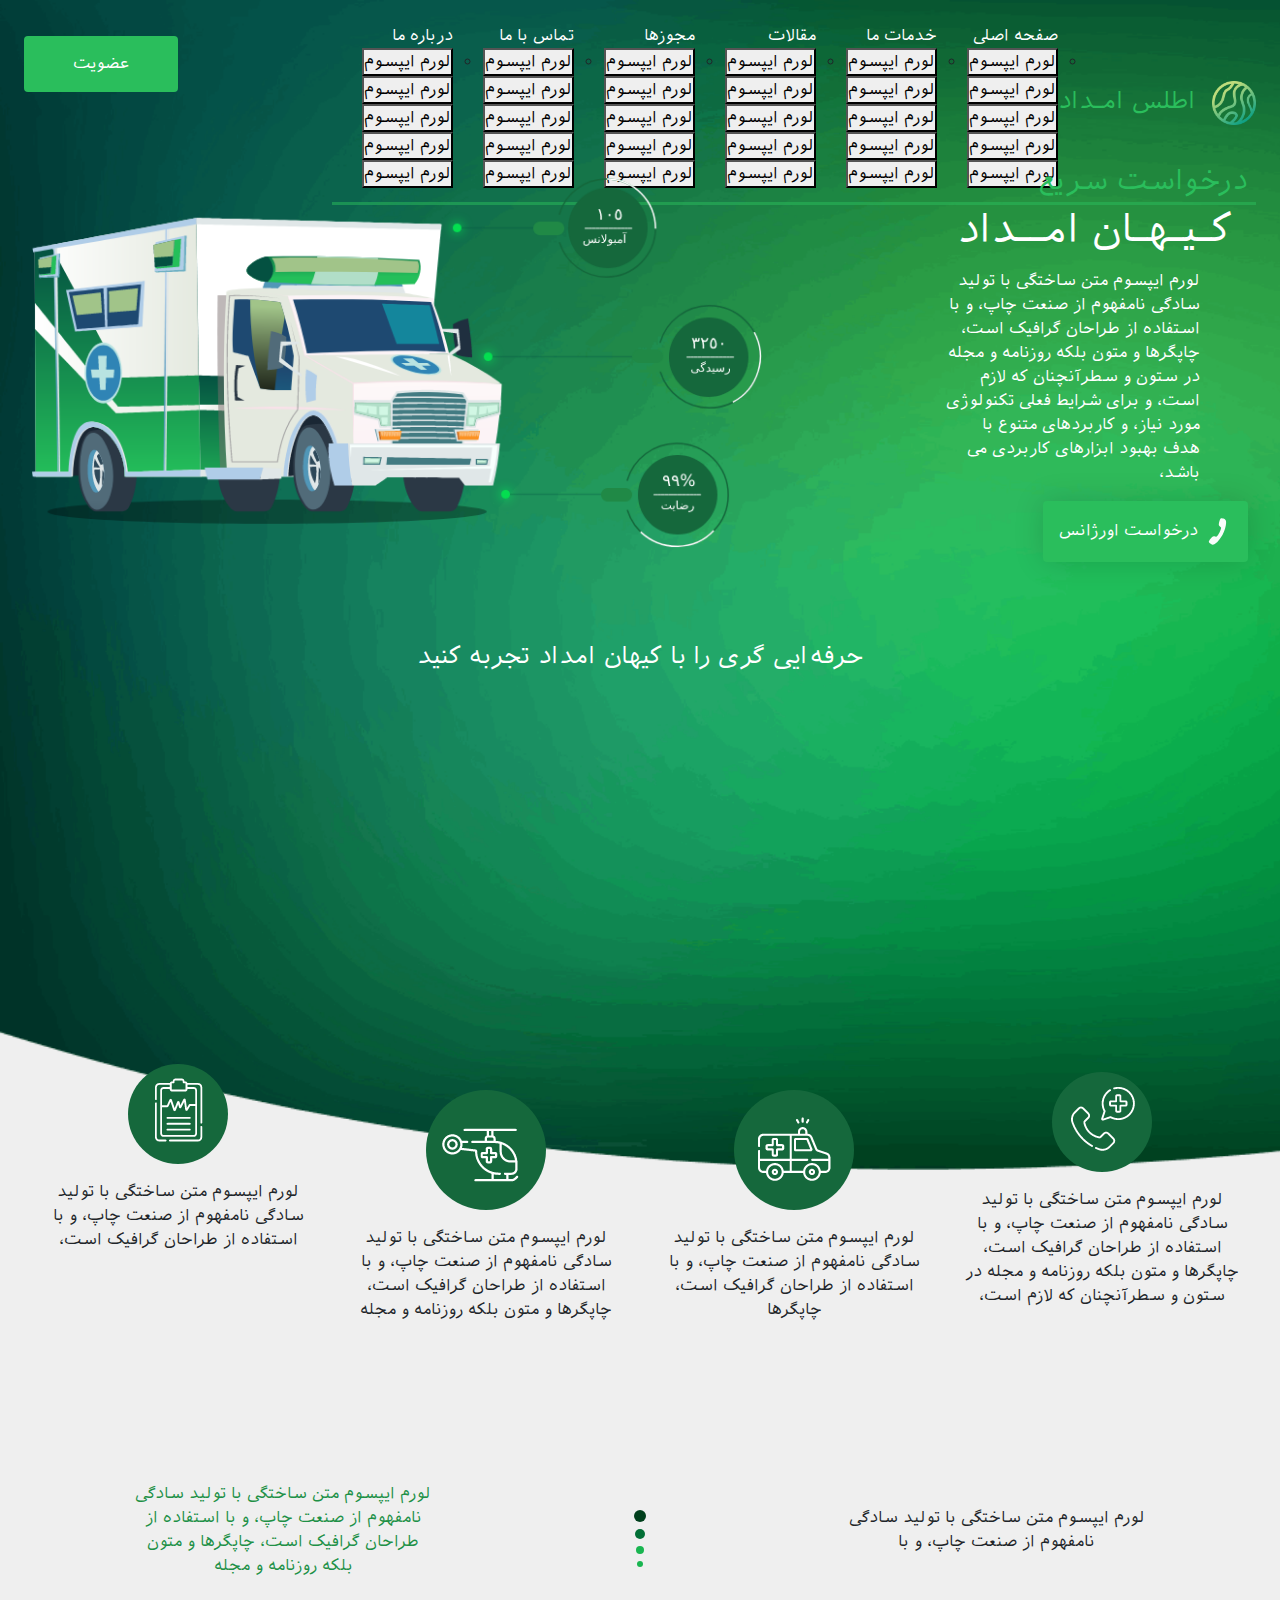
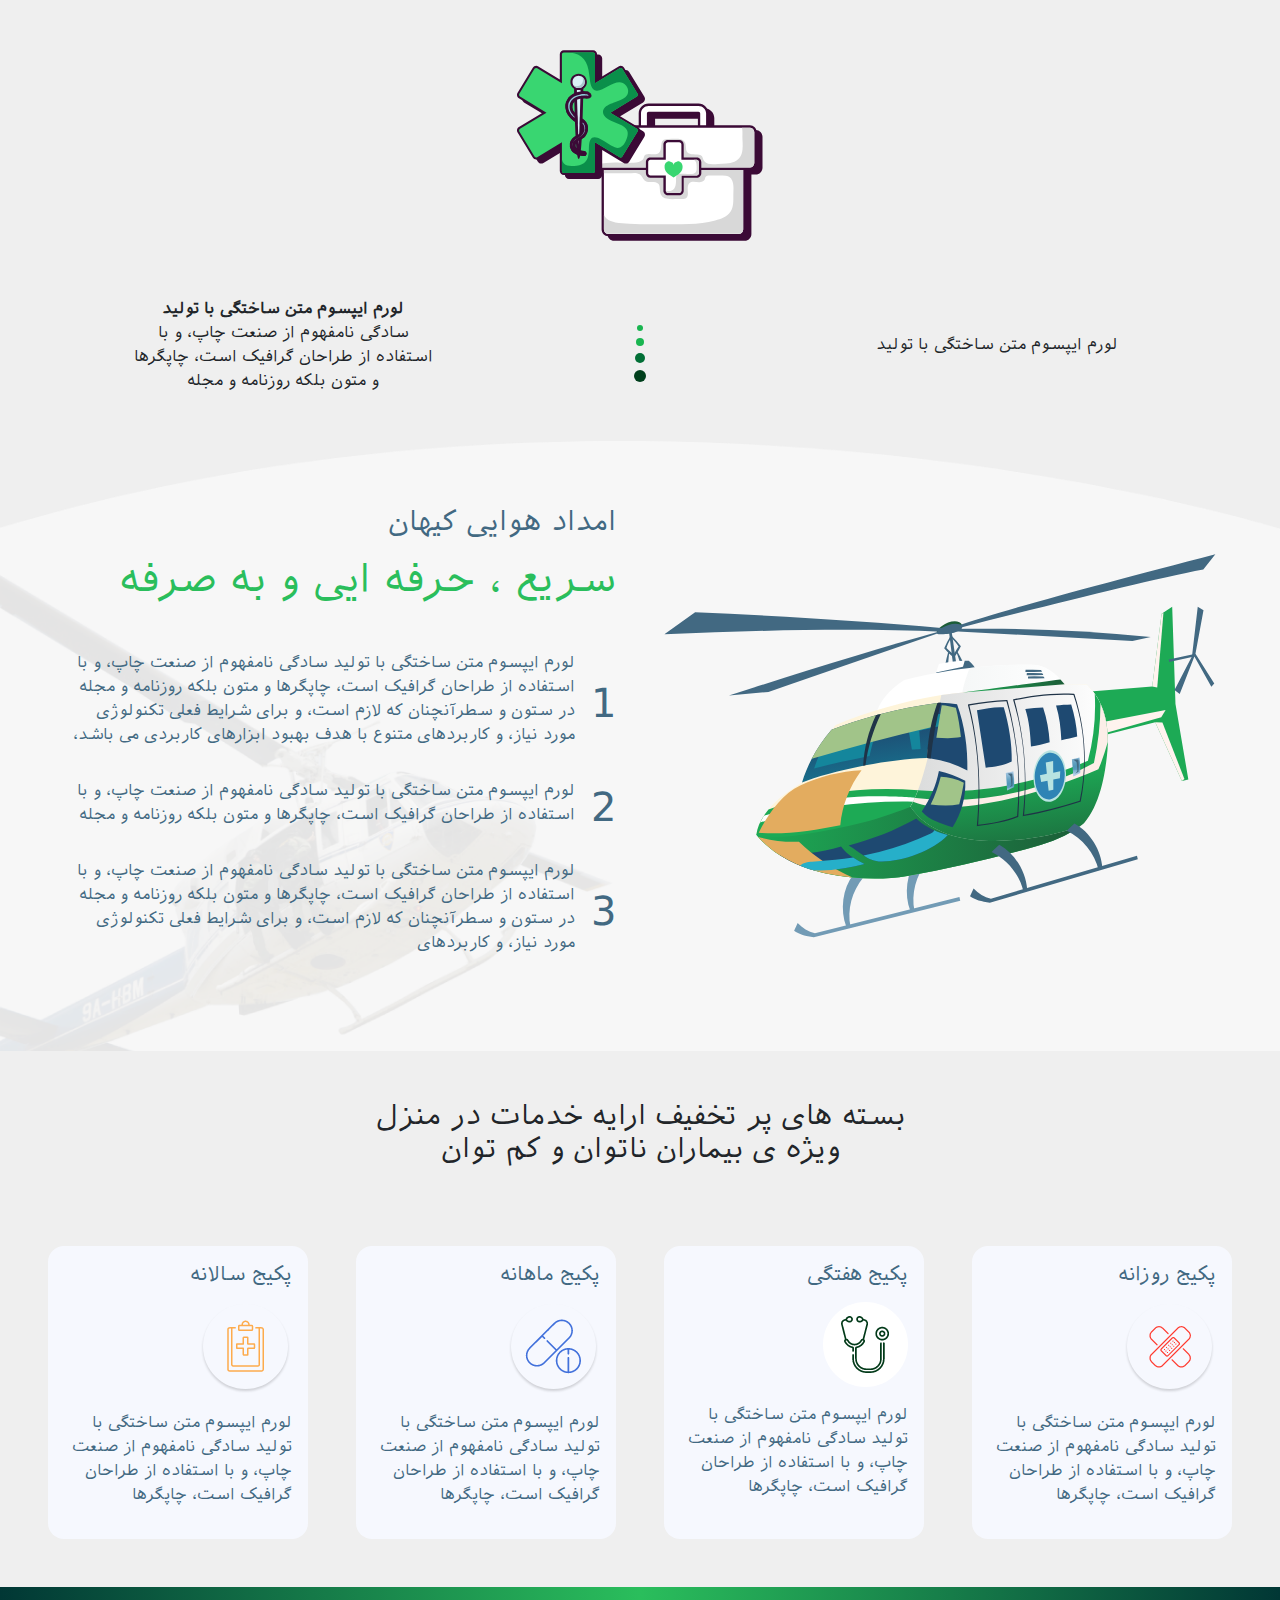
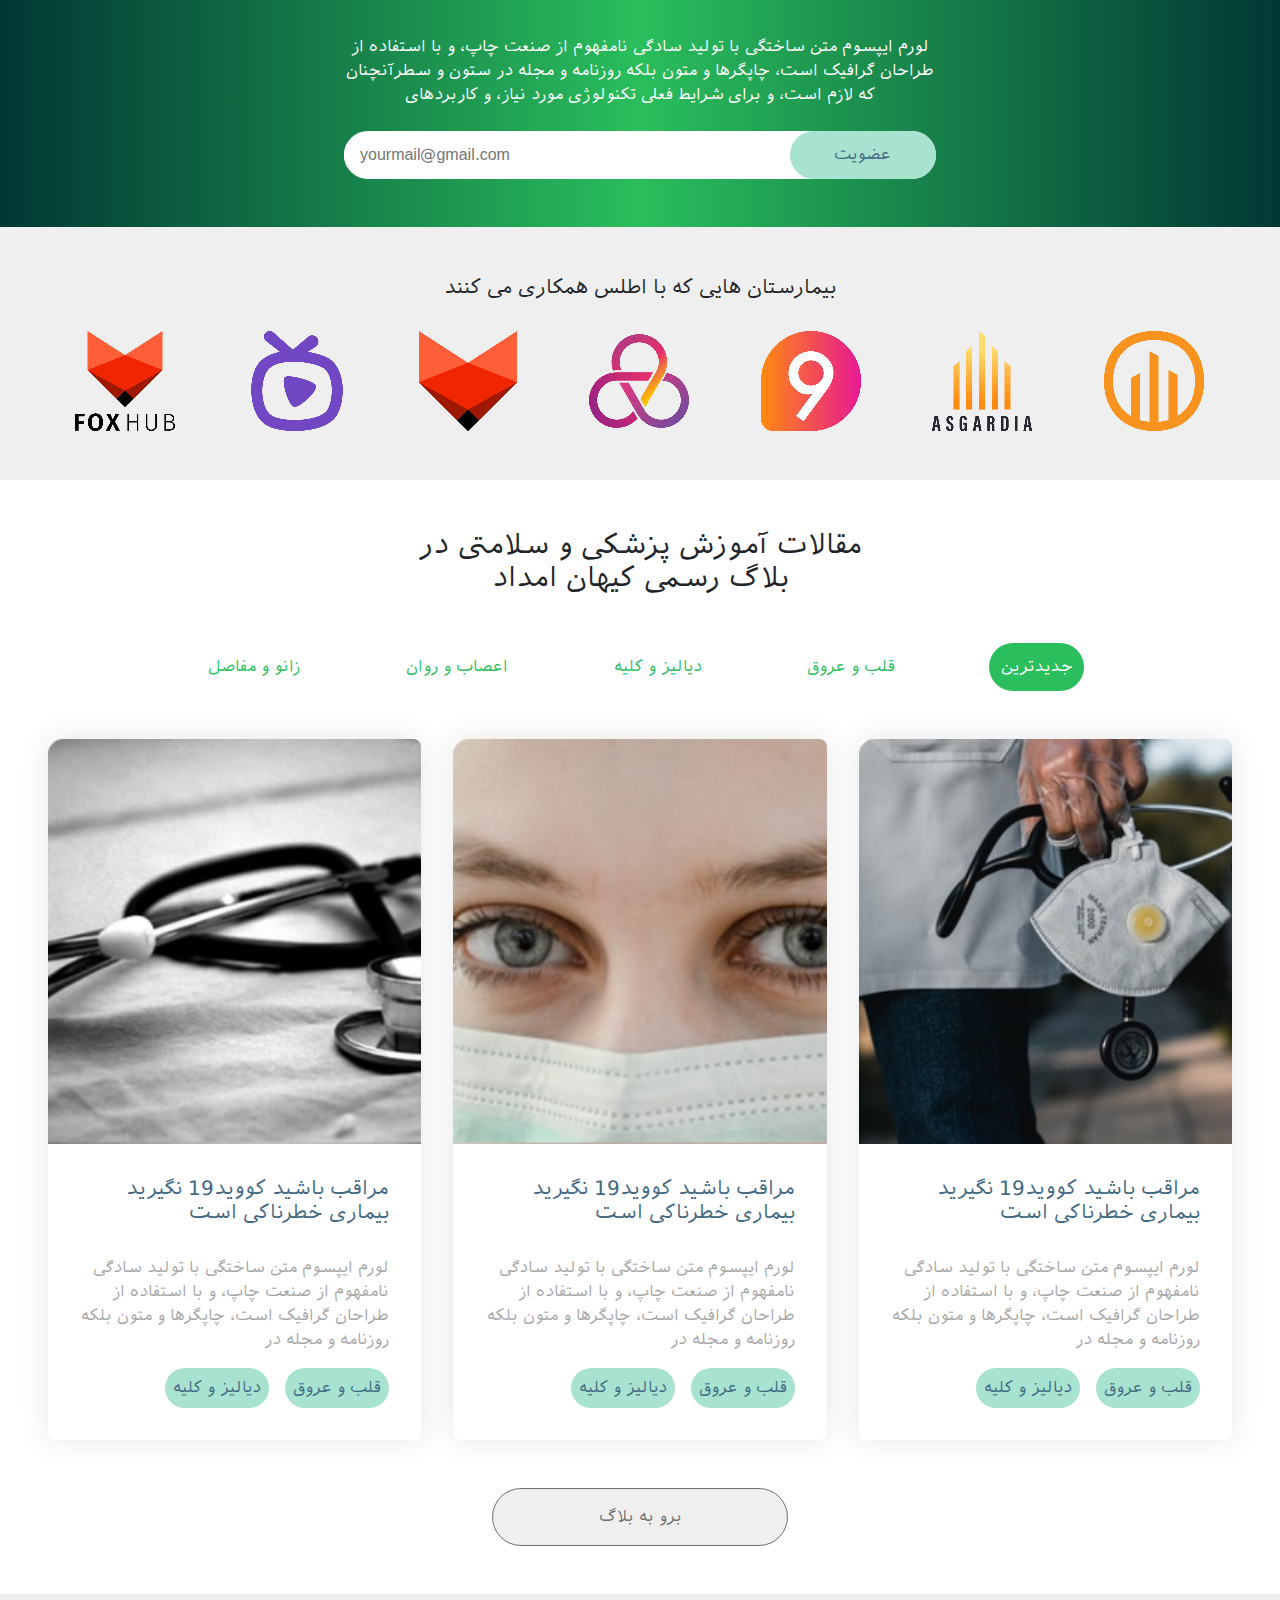
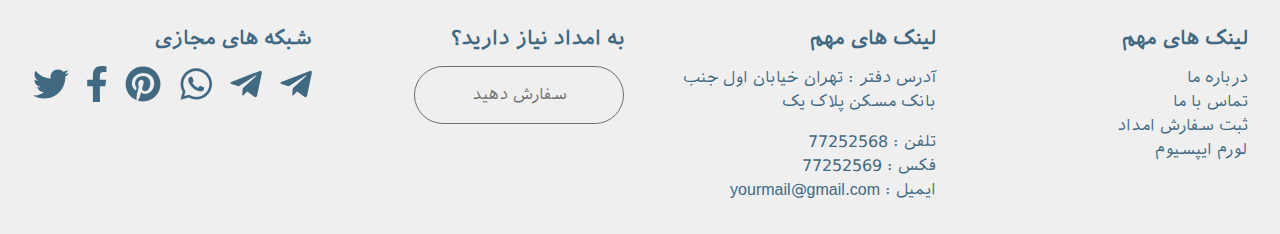
==== commit cebeb09d: "created structure of drop down of header" ====
--- a/index.html
+++ b/index.html
@@ -24,116 +24,181 @@
 <body dir="rtl">
 <!--Pages Elements Goes Here-->
 <!--A Dark Background Color-->
-<div id="dv-mobile-nav-dark-bg" class="dv-mobile-nav-dark-bg"></div>
+<div id="dv-mobile-nav-dark-bg" class="dv-dv-mobile-nav-dark-bg"></div>
 <!--Nav Bar That Shows On Click If User Is Using Mobile-->
-<nav id="nav-mobile-nav" class="nav-mobile-nav">
+<nav id="nav-mobile-nav" class="dv-nav-mobile-nav">
     <div class="d-flex w-100 justify-content-center align-items-center p-4">
         <a href="#" class="d-inline-flex align-items-center text-decoration-none">
             <img src="src/img/logo.svg" alt="لوگو اطلس امـداد">
-            <h4 class="h4-header-logo">اطلس امـداد</h4>
+            <h4 class="dv-h4-header-logo">اطلس امـداد</h4>
         </a>
     </div>
     <!--List Of Items-->
     <ul class="list-unstyled w-100">
-        <li class="li-nav-item"><a class="w-100 text-decoration-none text-white" href="#">صفحه اصلی</a></li>
-        <li class="li-nav-item"><a class="w-100 text-decoration-none text-white" href="#">خدمات ما</a></li>
-        <li class="li-nav-item"><a class="w-100 text-decoration-none text-white" href="#">مقالات</a></li>
-        <li class="li-nav-item"><a class="w-100 text-decoration-none text-white" href="#">مجوزها</a></li>
-        <li class="li-nav-item"><a class="w-100 text-decoration-none text-white" href="#">تماس با ما</a></li>
-        <li class="li-nav-item"><a class="w-100 text-decoration-none text-white" href="#">درباره ما</a></li>
+        <li class="dv-li-nav-item"><a class="w-100 text-decoration-none text-white" href="#">صفحه اصلی</a></li>
+        <li class="dv-li-nav-item"><a class="w-100 text-decoration-none text-white" href="#">خدمات ما</a></li>
+        <li class="dv-li-nav-item"><a class="w-100 text-decoration-none text-white" href="#">مقالات</a></li>
+        <li class="dv-li-nav-item"><a class="w-100 text-decoration-none text-white" href="#">مجوزها</a></li>
+        <li class="dv-li-nav-item"><a class="w-100 text-decoration-none text-white" href="#">تماس با ما</a></li>
+        <li class="dv-li-nav-item"><a class="w-100 text-decoration-none text-white" href="#">درباره ما</a></li>
     </ul>
 </nav>
 <!--First Section-->
-<section class="sect-1">
+<section class="dv-sect-1">
     <!--Header Section-->
     <header class="d-inline-flex align-items-center w-100 p-4">
         <!--Right Section-->
-        <div class="dv-header-right-section">
+        <div class="dv-dv-header-right-section">
             <ul class="list-unstyled d-inline-flex align-items-center justify-content-between w-100">
                 <li>
                     <a href="#" class="d-inline-flex align-items-center text-decoration-none">
                         <img src="src/img/logo.svg" alt="لوگو اطلس امـداد">
-                        <h4 class="h4-header-logo">اطلس امـداد</h4>
+                        <h4 class="dv-h4-header-logo">اطلس امـداد</h4>
                     </a>
                 </li>
-                <li><a class="link-header" href="#"><h5>صفحه اصلی</h5></a></li>
-                <li><a class="link-header" href="#"><h5>خدمات ما</h5></a></li>
-                <li><a class="link-header" href="#"><h5>مقالات</h5></a></li>
-                <li><a class="link-header" href="#"><h5>مجوزها</h5></a></li>
-                <li><a class="link-header" href="#"><h5>تماس با ما</h5></a></li>
-                <li><a class="link-header" href="#"><h5>درباره ما</h5></a></li>
+                <li>
+                    <div class="dv-header-drop-down-holder">
+                        <button class="dv-header-drop-down-toggle">صفحه اصلی</button>
+                        <ul class="dv-header-dropped-down-list">
+                            <li class="dv-header-dropped-down-item">
+                                <a href="#"><button>لورم ایپسوم</button></a>
+                                <a href="#"><button>لورم ایپسوم</button></a>
+                                <a href="#"><button>لورم ایپسوم</button></a>
+                                <a href="#"><button>لورم ایپسوم</button></a>
+                                <a href="#"><button>لورم ایپسوم</button></a>
+                            </li>
+                        </ul>
+                    </div>
+                </li>
+                <li>
+                    <div class="dv-header-drop-down-holder">
+                        <button class="dv-header-drop-down-toggle">خدمات ما</button>
+                        <ul class="dv-header-dropped-down-list">
+                            <li class="dv-header-dropped-down-item">
+                                <a href="#"><button>لورم ایپسوم</button></a>
+                                <a href="#"><button>لورم ایپسوم</button></a>
+                                <a href="#"><button>لورم ایپسوم</button></a>
+                                <a href="#"><button>لورم ایپسوم</button></a>
+                                <a href="#"><button>لورم ایپسوم</button></a>
+                            </li>
+                        </ul>
+                    </div>
+                </li>
+                <li>
+                    <div class="dv-header-drop-down-holder">
+                        <button class="dv-header-drop-down-toggle">مقالات</button>
+                        <ul class="dv-header-dropped-down-list">
+                            <li class="dv-header-dropped-down-item">
+                                <a href="#"><button>لورم ایپسوم</button></a>
+                                <a href="#"><button>لورم ایپسوم</button></a>
+                                <a href="#"><button>لورم ایپسوم</button></a>
+                                <a href="#"><button>لورم ایپسوم</button></a>
+                                <a href="#"><button>لورم ایپسوم</button></a>
+                            </li>
+                        </ul>
+                    </div>
+                </li>
+                <li>
+                    <div class="dv-header-drop-down-holder">
+                        <button class="dv-header-drop-down-toggle">مجوزها</button>
+                        <ul class="dv-header-dropped-down-list">
+                            <li class="dv-header-dropped-down-item">
+                                <a href="#"><button>لورم ایپسوم</button></a>
+                                <a href="#"><button>لورم ایپسوم</button></a>
+                                <a href="#"><button>لورم ایپسوم</button></a>
+                                <a href="#"><button>لورم ایپسوم</button></a>
+                                <a href="#"><button>لورم ایپسوم</button></a>
+                            </li>
+                        </ul>
+                    </div>
+                </li>
+                <li>
+                    <div class="dv-header-drop-down-holder">
+                        <button class="dv-header-drop-down-toggle">تماس با ما</button>
+                        <ul class="dv-header-dropped-down-list">
+                            <li class="dv-header-dropped-down-item">
+                                <a href="#"><button>لورم ایپسوم</button></a>
+                                <a href="#"><button>لورم ایپسوم</button></a>
+                                <a href="#"><button>لورم ایپسوم</button></a>
+                                <a href="#"><button>لورم ایپسوم</button></a>
+                                <a href="#"><button>لورم ایپسوم</button></a>
+                            </li>
+                        </ul>
+                    </div>
+                </li>
+                <li>
+                    <div class="dv-header-drop-down-holder">
+                        <button class="dv-header-drop-down-toggle">درباره ما</button>
+                        <ul class="dv-header-dropped-down-list">
+                            <li class="dv-header-dropped-down-item">
+                                <a href="#"><button>لورم ایپسوم</button></a>
+                                <a href="#"><button>لورم ایپسوم</button></a>
+                                <a href="#"><button>لورم ایپسوم</button></a>
+                                <a href="#"><button>لورم ایپسوم</button></a>
+                                <a href="#"><button>لورم ایپسوم</button></a>
+                            </li>
+                        </ul>
+                    </div>
+                </li>
             </ul>
             <!--Bottom Line-->
-            <ul class="ul-bottom-line">
-                <li class="li-inner-bottom-line">
-                    <div class="d-inline-flex align-items-center opacity-0">
-                        <img src="src/img/logo.svg" alt="لوگو اطلس امـداد">
-                        <h4 class="h4-header-logo">اطلس امـداد</h4>
-                    </div>
-                </li>
-                <li class="li-inner-bottom-line active"><h5 class="opacity-0">صفحه اصلی</h5></li>
-                <li class="li-inner-bottom-line"><h5 class="opacity-0">خدمات ما</h5></li>
-                <li class="li-inner-bottom-line"><h5 class="opacity-0">مقالات</h5></li>
-                <li class="li-inner-bottom-line"><h5 class="opacity-0">مجوزها</h5></li>
-                <li class="li-inner-bottom-line"><h5 class="opacity-0">تماس با ما</h5></li>
-                <li class="li-inner-bottom-line"><h5 class="opacity-0">درباره ما</h5></li>
-            </ul>
+            <ul class="dv-ul-bottom-line"></ul>
         </div>
         <!--Left Section-->
-        <div class="dv-header-left-side">
+        <div class="dv-dv-header-left-side">
             <!--Nav Bar Btn That Show Only On Mobile View-->
-            <button class="btn-header-show-on-mobile" id="btn-header-show-on-mobile">
+            <button class="dv-btn-header-show-on-mobile" id="btn-header-show-on-mobile">
                 <svg xmlns="http://www.w3.org/2000/svg" width="16" height="16" fill="currentColor" class="bi bi-list" viewBox="0 0 16 16">
                     <path fill-rule="evenodd" d="M2.5 12a.5.5 0 0 1 .5-.5h10a.5.5 0 0 1 0 1H3a.5.5 0 0 1-.5-.5zm0-4a.5.5 0 0 1 .5-.5h10a.5.5 0 0 1 0 1H3a.5.5 0 0 1-.5-.5zm0-4a.5.5 0 0 1 .5-.5h10a.5.5 0 0 1 0 1H3a.5.5 0 0 1-.5-.5z"/>
                 </svg>
             </button>
-            <a class="link-header-btn-holder" href="#"><button class="btn-header-join">عضویت</button></a>
+            <a class="dv-link-header-btn-holder" href="#"><button class="dv-btn-header-join">عضویت</button></a>
         </div>
     </header>
     <!--Main Content Of First Section-->
     <main>
         <!--Top Side-->
-        <div class="dv-main-top-side">
+        <div class="dv-dv-main-top-side">
             <!--Right Side-->
-            <div class="dv-main-right-side-of-top-side">
-                <h3 class="h5-main-title">درخواست سریع</h3>
-                <h1 class="h1-main-subtitle">کـیـهـان امــداد</h1>
-                <p class='p-main-paragraph'>لورم ایپسوم متن ساختگی با تولید سادگی نامفهوم از صنعت چاپ، و با استفاده از طراحان گرافیک است، چاپگرها و متون بلکه روزنامه و مجله در ستون و سطرآنچنان که لازم است، و برای شرایط فعلی تکنولوژی مورد نیاز، و کاربردهای متنوع با هدف بهبود ابزارهای کاربردی می باشد،</p>
+            <div class="dv-dv-main-right-side-of-top-side">
+                <h3 class="dv-h5-main-title">درخواست سریع</h3>
+                <h1 class="dv-h1-main-subtitle">کـیـهـان امــداد</h1>
+                <p class='dv-p-main-paragraph'>لورم ایپسوم متن ساختگی با تولید سادگی نامفهوم از صنعت چاپ، و با استفاده از طراحان گرافیک است، چاپگرها و متون بلکه روزنامه و مجله در ستون و سطرآنچنان که لازم است، و برای شرایط فعلی تکنولوژی مورد نیاز، و کاربردهای متنوع با هدف بهبود ابزارهای کاربردی می باشد،</p>
                 <a href="tel:#">
-                    <button class="btn-main-request-ambulance">
+                    <button class="dv-btn-main-request-ambulance">
                         <svg xmlns="http://www.w3.org/2000/svg" width="28.746" height="28.745" viewBox="1265.034 416.229 28.746 28.745"><path d="M1271.398 439.677a5.843 5.843 0 0 0-.218.386c-.554 1.078-.33 1.222-.027 1.606a3.647 3.647 0 0 1 .02.026 2.487 2.487 0 0 0 .02.024c.1.117.551.63 1.136 1.093.825.656 1.439.969 2.238 1.065.717.086 1.927.057 4.157-2.105a20.907 20.907 0 0 0 .818-.841 49.367 49.367 0 0 0 .247-.27c1.77-1.946 3.121-3.756 4.37-5.978a36.167 36.167 0 0 0 .693-1.298l.004-.007a63.003 63.003 0 0 1 0-.002 17.923 17.923 0 0 1 .003-.003 38.309 38.309 0 0 0 .109-.216c1.385-2.751 2.184-5.178 2.802-8.16a49.8 49.8 0 0 0 .073-.358 24.98 24.98 0 0 0 .002-.01c.78-3.899.039-5.104-.506-5.707a4.119 4.119 0 0 0-.036-.04 3.506 3.506 0 0 0-.73-.598 4.89 4.89 0 0 0-1.069-.472 9.968 9.968 0 0 0-.379-.114 8.892 8.892 0 0 0-1.549-.276 2.57 2.57 0 0 0-.034-.003c-.51-.015-.755-.135-1.316.965a4.942 4.942 0 0 0-.097.201c-.47 1.027-.942 2.836-1.145 3.99a10.066 10.066 0 0 0-.068.443c-.163 1.177-.06 1.633.561 2.155a4.782 4.782 0 0 0 .253.197c.642.475 1.194.752 1.348 1.441a1.708 1.708 0 0 1 .031.19c.083.78-.497 2.515-1.401 4.355a26.005 26.005 0 0 1-.167.333 26.663 26.663 0 0 1-.172.33c-.958 1.808-2.018 3.302-2.698 3.693-.717.42-1.297.113-2.123-.154a10.152 10.152 0 0 0-.008-.003 5.304 5.304 0 0 0-.202-.06c-.75-.209-1.172-.105-1.868.5a9.092 9.092 0 0 0-.31.284 9.581 9.581 0 0 0-.26.257c-.763.782-1.896 2.147-2.502 3.141Z" fill="#f9fdfa" fill-rule="evenodd" data-name="Icon ionic-ios-call"/></svg>
                         درخواست اورژانس
                     </button>
                 </a>
             </div>
             <!--Left Side-->
-            <div class="dv-main-left-side-of-top-side"><img src="src/img/section-1/img-ambulance.svg" alt="امبولانس" class="img-left-side-ambulance"></div>
+            <div class="dv-dv-main-left-side-of-top-side"><img src="src/img/section-1/img-ambulance.svg" alt="امبولانس" class="dv-img-left-side-ambulance"></div>
         </div>
         <!--Bottom Side-->
-        <div class="dv-main-bottom-side"><h4>حرفه‌ایی گری را با کیهان امداد تجربه کنید</h4></div>
+        <div class="dv-dv-main-bottom-side"><h4>حرفه‌ایی گری را با کیهان امداد تجربه کنید</h4></div>
     </main>
 </section>
 <!--Second Section-->
 <section class="sect-2">
     <!--Top Side Items-->
-    <div class="dv-sect-2-top-items">
-        <div class="dv-sect-2-top-item mt-minus-9">
-            <img class="img-sect-2-top-side" src="src/img/section-2/img-icon-phone.svg" alt="تماس">
+    <div class="dv-dv-sect-2-top-items">
+        <div class="dv-dv-sect-2-top-item mt-minus-9">
+            <img class="dv-img-sect-2-top-side" src="src/img/section-2/img-icon-phone.svg" alt="تماس">
             <p class="text-center">
                 لورم ایپسوم متن ساختگی با تولید
                 سادگی نامفهوم از صنعت چاپ، و با استفاده از طراحان گرافیک است، چاپگرها
                 و متون بلکه روزنامه و مجله در ستون و سطرآنچنان که لازم است،
             </p>
         </div>
-        <div class="dv-sect-2-top-item mt-minus-7">
-            <img class="img-sect-2-top-side" src="src/img/section-2/img-icon-ambulance.svg" alt="امبولانس">
+        <div class="dv-dv-sect-2-top-item mt-minus-7">
+            <img class="dv-img-sect-2-top-side" src="src/img/section-2/img-icon-ambulance.svg" alt="امبولانس">
             <p class="text-center">
                 لورم ایپسوم متن ساختگی با تولید
                 سادگی نامفهوم از صنعت چاپ، و با استفاده از طراحان گرافیک است، چاپگرها
             </p>
         </div>
-        <div class="dv-sect-2-top-item mt-minus-7">
-            <img class="img-sect-2-top-side" src="src/img/section-2/img-icon-heli.svg" alt="هلکوپتر">
+        <div class="dv-dv-sect-2-top-item mt-minus-7">
+            <img class="dv-img-sect-2-top-side" src="src/img/section-2/img-icon-heli.svg" alt="هلکوپتر">
             <p class="text-center">
                 لورم ایپسوم متن ساختگی با تولید
                 سادگی نامفهوم از صنعت چاپ، و با
@@ -141,8 +206,8 @@
                 چاپگرها و متون بلکه روزنامه و مجله
             </p>
         </div>
-        <div class="dv-sect-2-top-item mt-minus-13">
-            <img class="img-sect-2-top-side" src="src/img/section-2/img-icon-doctor.svg" alt="دکتر">
+        <div class="dv-dv-sect-2-top-item mt-minus-13">
+            <img class="dv-img-sect-2-top-side" src="src/img/section-2/img-icon-doctor.svg" alt="دکتر">
             <p class="text-center">
                 لورم ایپسوم متن ساختگی با تولید
                 سادگی نامفهوم از صنعت چاپ، و با
@@ -151,13 +216,13 @@
         </div>
     </div>
     <!--Middle Side-->
-    <div class="dv-sect2-mid-texts">
+    <div class="dv-dv-sect2-mid-texts">
         <p class="w-25 text-center">
             لورم ایپسوم متن ساختگی با تولید
             سادگی نامفهوم از صنعت چاپ، و با
         </p>
         <img src="src/img/section-2/img-4-dots-top.svg" alt="جدا کننده">
-        <p class="p-mid-left-side">
+        <p class="dv-p-mid-left-side">
             لورم ایپسوم متن ساختگی با تولید
             سادگی نامفهوم از صنعت چاپ، و با
             استفاده از طراحان گرافیک است،
@@ -167,7 +232,7 @@
     <!--Medical Img-->
     <div class="d-flex justify-content-center align-items-center w-100 p-4"><img class="" src="src/img/section-2/img-medical.svg" alt="درمان"></div>
     <!--Bottom Side-->
-    <div class="dv-sect2-bottom-texts">
+    <div class="dv-dv-sect2-bottom-texts">
         <p class="w-25 text-center">لورم ایپسوم متن ساختگی با تولید</p>
         <img src="src/img/section-2/img-4-dots-bottom.svg" alt="جدا کننده">
         <p class="w-25 text-center">
@@ -179,18 +244,18 @@
     </div>
 </section>
 <!--Third Section-->
-<section class="sect-3">
+<section class="dv-sect-3">
     <!--Right Side-->
-    <div class="dv-sect-3-right"><img class="w-100" src="src/img/section-3/img-helicopter.svg" alt="هلکوپتر"></div>
+    <div class="dv-dv-sect-3-right"><img class="w-100" src="src/img/section-3/img-helicopter.svg" alt="هلکوپتر"></div>
     <!--Left Side-->
-    <div class="dv-sect-3-left">
-        <div class="dv-sect-3-left-side-top">
-            <h3 class="h3-sect-3-right-side-title">امداد هوایی کیهان</h3>
-            <h1 class="h1-sect-3-right-side-subtitle">سریع ، حرفه ایی و به صرفه</h1>
-        </div>
-        <ul class="ul-left-sect-3">
-            <li class="li-sect-3-left-side">
-                <h1 class="h1-left-side-number">1</h1>
+    <div class="dv-dv-sect-3-left">
+        <div class="dv-dv-sect-3-left-side-top">
+            <h3 class="dv-h3-sect-3-right-side-title">امداد هوایی کیهان</h3>
+            <h1 class="dv-h1-sect-3-right-side-subtitle">سریع ، حرفه ایی و به صرفه</h1>
+        </div>
+        <ul class="dv-ul-left-sect-3">
+            <li class="dv-li-sect-3-left-side">
+                <h1 class="dv-h1-left-side-number">1</h1>
                 <p class="p-left-side-details">
                     لورم ایپسوم متن ساختگی با تولید سادگی نامفهوم از صنعت چاپ، و با <br>
                     استفاده از طراحان گرافیک است، چاپگرها و متون بلکه روزنامه و مجله <br>
@@ -198,15 +263,15 @@
                     مورد نیاز، و کاربردهای متنوع با هدف بهبود ابزارهای کاربردی می باشد، <br>
                 </p>
             </li>
-            <li class="li-sect-3-left-side">
-                <h1 class="h1-left-side-number">2</h1>
+            <li class="dv-li-sect-3-left-side">
+                <h1 class="dv-h1-left-side-number">2</h1>
                 <p class="p-left-side-details">
                     لورم ایپسوم متن ساختگی با تولید سادگی نامفهوم از صنعت چاپ، و با <br>
                     استفاده از طراحان گرافیک است، چاپگرها و متون بلکه روزنامه و مجله <br>
                 </p>
             </li>
-            <li class="li-sect-3-left-side">
-                <h1 class="h1-left-side-number">3</h1>
+            <li class="dv-li-sect-3-left-side">
+                <h1 class="dv-h1-left-side-number">3</h1>
                 <p class="p-left-side-details">
                     لورم ایپسوم متن ساختگی با تولید سادگی نامفهوم از صنعت چاپ، و با <br>
                     استفاده از طراحان گرافیک است، چاپگرها و متون بلکه روزنامه و مجله <br>
@@ -218,18 +283,18 @@
     </div>
 </section>
 <!--Fourth Section-->
-<section class="sect-4">
+<section class="dv-sect-4">
     <!--Top Text-->
-    <h3 class="h3-sect-4-top-title">
+    <h3 class="dv-h3-sect-4-top-title">
         بسته های پر تخفیف ارایه خدمات در منزل <br>
         ویژه ی بیماران ناتوان و کم توان
     </h3>
     <!--Bottom Items-->
-    <ul class="ul-sect-4">
-       <li class="li-sect-4-items">
+    <ul class="dv-ul-sect-4">
+       <li class="dv-li-sect-4-items">
            <div>
-               <h5 class="h5-sect-4-items-title">پکیج روزانه</h5>
-               <img class="img-sect-4-items-icon" src="src/img/section-4/img-plaster.svg" alt="پکیج روزانه">
+               <h5 class="dv-h5-sect-4-items-title">پکیج روزانه</h5>
+               <img class="dv-img-sect-4-items-icon" src="src/img/section-4/img-plaster.svg" alt="پکیج روزانه">
                <p>
                    لورم ایپسوم متن ساختگی با تولید
                    سادگی نامفهوم از صنعت چاپ، و با
@@ -237,10 +302,10 @@
                </p>
            </div>
        </li>
-        <li class="li-sect-4-items">
+        <li class="dv-li-sect-4-items">
             <div>
-                <h5 class="h5-sect-4-items-title">پکیج هفتگی</h5>
-                <img class="img-sect-4-items-icon" src="src/img/section-4/img-doctor.svg" alt="پکیج هفتگی">
+                <h5 class="dv-h5-sect-4-items-title">پکیج هفتگی</h5>
+                <img class="dv-img-sect-4-items-icon" src="src/img/section-4/img-doctor.svg" alt="پکیج هفتگی">
                 <p>
                     لورم ایپسوم متن ساختگی با تولید
                     سادگی نامفهوم از صنعت چاپ، و با
@@ -248,10 +313,10 @@
                 </p>
             </div>
         </li>
-        <li class="li-sect-4-items">
+        <li class="dv-li-sect-4-items">
             <div>
-                <h5 class="h5-sect-4-items-title">پکیج ماهانه</h5>
-                <img class="img-sect-4-items-icon" src="src/img/section-4/img-pill.svg" alt="پکیج ماهانه">
+                <h5 class="dv-h5-sect-4-items-title">پکیج ماهانه</h5>
+                <img class="dv-img-sect-4-items-icon" src="src/img/section-4/img-pill.svg" alt="پکیج ماهانه">
                 <p>
                     لورم ایپسوم متن ساختگی با تولید
                     سادگی نامفهوم از صنعت چاپ، و با
@@ -259,10 +324,10 @@
                 </p>
             </div>
         </li>
-        <li class="li-sect-4-items">
+        <li class="dv-li-sect-4-items">
             <div>
-                <h5 class="h5-sect-4-items-title">پکیج سالانه</h5>
-                <img class="img-sect-4-items-icon" src="src/img/section-4/img-health.svg" alt="پکیج سالانه">
+                <h5 class="dv-h5-sect-4-items-title">پکیج سالانه</h5>
+                <img class="dv-img-sect-4-items-icon" src="src/img/section-4/img-health.svg" alt="پکیج سالانه">
                 <p>
                     لورم ایپسوم متن ساختگی با تولید
                     سادگی نامفهوم از صنعت چاپ، و با
@@ -273,70 +338,70 @@
     </ul>
 </section>
 <!--Join Section-->
-<section class="sect-join">
-    <div class="sect-join-inner-holder">
+<section class="dv-sect-join">
+    <div class="dv-sect-join-inner-holder">
         <p class="text-center text-white mb-4">
             لورم ایپسوم متن ساختگی با تولید سادگی نامفهوم از
             صنعت چاپ، و با استفاده از طراحان گرافیک است، چاپگرها و متون بلکه روزنامه و مجله در ستون و سطرآنچنان که
             لازم است، و برای شرایط فعلی تکنولوژی مورد نیاز، و کاربردهای
         </p>
         <form action="#">
-            <div class="dv-sect-join-input-holder">
-                <button class="btn-sect-join-email" type="submit">عضویت</button>
-                <input dir="ltr" type="email" placeholder="yourmail@gmail.com" required class="input-sect-join-email">
-                <button class="btn-sect-join-email-on-mobile" type="submit">عضویت</button>
+            <div class="dv-dv-sect-join-input-holder">
+                <button class="dv-dv-btn-sect-join-email" type="submit">عضویت</button>
+                <input dir="ltr" type="email" placeholder="yourmail@gmail.com" required class="dv-input-sect-join-email">
+                <button class="dv-dv-btn-sect-join-email-on-mobile" type="submit">عضویت</button>
             </div>
         </form>
     </div>
 </section>
 <!--Partners Section-->
-<section class="sect-partners">
+<section class="dv-sect-partners">
     <h5 class="text-center">بیمارستان هایی که با اطلس همکاری می کنند</h5>
     <div>
-         <ul class="ul-sect-partners-list" dir="ltr">
+         <ul class="dv-ul-sect-partners-list" dir="ltr">
              <li><img src="src/img/section-partners/fox-hub-2.png" alt="fox hub"></li>
              <li><img src="src/img/section-partners/tvit.png" alt="tvit"></li>
              <li><img src="src/img/section-partners/fox-hub.png" alt="fox hub"></li>
              <li><img src="src/img/section-partners/nira.png" alt="nira"></li>
              <li><img src="src/img/section-partners/volicity-9.png" alt="volicity 9"></li>
              <li><img src="src/img/section-partners/asgardia.png" alt="asgardia"></li>
-             <li class="li-sect-partners-on-mobile-fill"><img src="src/img/section-partners/towers.png" alt="towers"></li>
+             <li class="dv-li-sect-partners-on-mobile-fill"><img src="src/img/section-partners/towers.png" alt="towers"></li>
          </ul>
     </div>
 </section>
 <!--Fifth Section-->
-<section class="sect-5">
+<section class="dv-sect-5">
     <h3 class="text-center mb-5">
         مقالات آموزش پزشکی و سلامتی در <br>
         بلاگ رسمی کیهان امداد
     </h3>
     <!--Top Side Items-->
     <div class="w-100 d-flex justify-content-center align-items-center">
-        <ul class="ul-sect-5-top-side-items">
-            <li><a href="#"><button class="btn-sect-5-top-side-btn active">جدیدترین</button></a></li>
-            <li><a href="#"><button class="btn-sect-5-top-side-btn">قلب و عروق</button></a></li>
-            <li><a href="#"><button class="btn-sect-5-top-side-btn">دیالیز و کلیه</button></a></li>
-            <li><a href="#"><button class="btn-sect-5-top-side-btn">اعصاب و روان</button></a></li>
-            <li><a href="#"><button class="btn-sect-5-top-side-btn">زانو و مفاصل</button></a></li>
+        <ul class="dv-ul-sect-5-top-side-items">
+            <li><a href="#"><button class="dv-btn-sect-5-top-side-btn active">جدیدترین</button></a></li>
+            <li><a href="#"><button class="dv-btn-sect-5-top-side-btn">قلب و عروق</button></a></li>
+            <li><a href="#"><button class="dv-btn-sect-5-top-side-btn">دیالیز و کلیه</button></a></li>
+            <li><a href="#"><button class="dv-btn-sect-5-top-side-btn">اعصاب و روان</button></a></li>
+            <li><a href="#"><button class="dv-btn-sect-5-top-side-btn">زانو و مفاصل</button></a></li>
         </ul>
     </div>
     <!--Bottom Side Items-->
     <div class="mb-5">
-        <ul class="ul-sect-5-bottom-items">
+        <ul class="dv-ul-sect-5-bottom-items">
             <li>
                 <a href="#" class="text-decoration-none text-black">
-                    <div class="dv-sect-5-card">
-                        <div class="img-sect-5-card-img item-1"></div>
-                        <div class="dv-sect-5-card-body">
-                            <h5 class="h5-sect-5-title">
+                    <div class="dv-dv-sect-5-card">
+                        <div class="dv-img-sect-5-card-img item-1"></div>
+                        <div class="dv-dv-sect-5-card-body">
+                            <h5 class="dv-h5-sect-5-title">
                                 مراقب باشید کووید19 نگیرید<br>
                                 بیماری خطرناکی است
                             </h5>
-                            <p class="p-sect-5-text">لورم ایپسوم متن ساختگی با تولید سادگی نامفهوم از صنعت چاپ، و با استفاده از طراحان گرافیک است، چاپگرها و متون بلکه روزنامه و مجله در</p>
+                            <p class="dv-p-sect-5-text">لورم ایپسوم متن ساختگی با تولید سادگی نامفهوم از صنعت چاپ، و با استفاده از طراحان گرافیک است، چاپگرها و متون بلکه روزنامه و مجله در</p>
                             <div class="dv-sect-5-tags">
-                                <ul class="ul-sect-5-tags">
-                                    <li><button class="btn-sect-5-tags-btn">قلب و عروق</button></li>
-                                    <li><button class="btn-sect-5-tags-btn">دیالیز و کلیه</button></li>
+                                <ul class="dv-ul-sect-5-tags">
+                                    <li><button class="dv-btn-sect-5-tags-btn">قلب و عروق</button></li>
+                                    <li><button class="dv-btn-sect-5-tags-btn">دیالیز و کلیه</button></li>
                                 </ul>
                             </div>
                         </div>
@@ -345,18 +410,18 @@
             </li>
             <li>
                 <a href="#" class="text-decoration-none text-black">
-                    <div class="dv-sect-5-card">
-                        <div class="img-sect-5-card-img item-2"></div>
-                        <div class="dv-sect-5-card-body">
-                            <h5 class="h5-sect-5-title">
+                    <div class="dv-dv-sect-5-card">
+                        <div class="dv-img-sect-5-card-img item-2"></div>
+                        <div class="dv-dv-sect-5-card-body">
+                            <h5 class="dv-h5-sect-5-title">
                                 مراقب باشید کووید19 نگیرید<br>
                                 بیماری خطرناکی است
                             </h5>
-                            <p class="p-sect-5-text">لورم ایپسوم متن ساختگی با تولید سادگی نامفهوم از صنعت چاپ، و با استفاده از طراحان گرافیک است، چاپگرها و متون بلکه روزنامه و مجله در</p>
+                            <p class="dv-p-sect-5-text">لورم ایپسوم متن ساختگی با تولید سادگی نامفهوم از صنعت چاپ، و با استفاده از طراحان گرافیک است، چاپگرها و متون بلکه روزنامه و مجله در</p>
                             <div class="dv-sect-5-tags">
-                                <ul class="ul-sect-5-tags">
-                                    <li><button class="btn-sect-5-tags-btn">قلب و عروق</button></li>
-                                    <li><button class="btn-sect-5-tags-btn">دیالیز و کلیه</button></li>
+                                <ul class="dv-ul-sect-5-tags">
+                                    <li><button class="dv-btn-sect-5-tags-btn">قلب و عروق</button></li>
+                                    <li><button class="dv-btn-sect-5-tags-btn">دیالیز و کلیه</button></li>
                                 </ul>
                             </div>
                         </div>
@@ -365,18 +430,18 @@
             </li>
             <li>
                 <a href="#" class="text-decoration-none text-black">
-                    <div class="dv-sect-5-card">
-                        <div class="img-sect-5-card-img item-3"></div>
-                        <div class="dv-sect-5-card-body">
-                            <h5 class="h5-sect-5-title">
+                    <div class="dv-dv-sect-5-card">
+                        <div class="dv-img-sect-5-card-img item-3"></div>
+                        <div class="dv-dv-sect-5-card-body">
+                            <h5 class="dv-h5-sect-5-title">
                                 مراقب باشید کووید19 نگیرید<br>
                                 بیماری خطرناکی است
                             </h5>
-                            <p class="p-sect-5-text">لورم ایپسوم متن ساختگی با تولید سادگی نامفهوم از صنعت چاپ، و با استفاده از طراحان گرافیک است، چاپگرها و متون بلکه روزنامه و مجله در</p>
+                            <p class="dv-p-sect-5-text">لورم ایپسوم متن ساختگی با تولید سادگی نامفهوم از صنعت چاپ، و با استفاده از طراحان گرافیک است، چاپگرها و متون بلکه روزنامه و مجله در</p>
                             <div class="dv-sect-5-tags">
-                                <ul class="ul-sect-5-tags">
-                                    <li><button class="btn-sect-5-tags-btn">قلب و عروق</button></li>
-                                    <li><button class="btn-sect-5-tags-btn">دیالیز و کلیه</button></li>
+                                <ul class="dv-ul-sect-5-tags">
+                                    <li><button class="dv-btn-sect-5-tags-btn">قلب و عروق</button></li>
+                                    <li><button class="dv-btn-sect-5-tags-btn">دیالیز و کلیه</button></li>
                                 </ul>
                             </div>
                         </div>
@@ -386,49 +451,51 @@
         </ul>
     </div>
     <!--Bottom Side Blog Btn Holder-->
-    <div class="d-flex justify-content-center align-items-center w-100"><a class="link-sect-5-blog-btn-holder" href="#"><button class="btn-sect-5-blog-btn">برو به بلاگ</button></a></div>
+    <div class="d-flex justify-content-center align-items-center w-100"><a class="dv-link-sect-5-blog-btn-holder" href="#"><button class="dv-btn-sect-5-blog-btn">برو به بلاگ</button></a></div>
 </section>
 <!--Footer Part-->
 <footer class="footer">
     <!--Item 1-->
-    <div class="dv-footer-items">
+    <div class="dv-dv-footer-items">
         <h5 class="mb-3"><b>لینک های مهم</b></h5>
         <ul class="list-unstyled">
-            <li><a class="link-footer-link" href="#">درباره ما</a></li>
-            <li><a class="link-footer-link" href="#">تماس با ما</a></li>
-            <li><a class="link-footer-link" href="#">ثبت سفارش امداد</a></li>
-            <li><a class="link-footer-link" href="#">لورم ایپسیوم</a></li>
+            <li><a class="dv-link-footer-link" href="#">درباره ما</a></li>
+            <li><a class="dv-link-footer-link" href="#">تماس با ما</a></li>
+            <li><a class="dv-link-footer-link" href="#">ثبت سفارش امداد</a></li>
+            <li><a class="dv-link-footer-link" href="#">لورم ایپسیوم</a></li>
         </ul>
     </div>
     <!--Item 2-->
-    <div class="dv-footer-items">
+    <div class="dv-dv-footer-items">
         <h5 class="mb-3"><b>لینک های مهم</b></h5>
         <ul class="list-unstyled">
             <li><p>آدرس دفتر : تهران خیابان اول جنب بانک مسکن پلاک یک</p></li>
-            <li><a class="link-footer-link" href="tel:77252568">تلفن : 77252568</a></li>
-            <li><a class="link-footer-link" href="tel:77252569">فکس : 77252569</a></li>
-            <li><a class="link-footer-link" href="mailto:yourmail@gmail.com">ایمیل : yourmail@gmail.com</a></li>
+            <li><a class="dv-link-footer-link" href="tel:77252568">تلفن : 77252568</a></li>
+            <li><a class="dv-link-footer-link" href="tel:77252569">فکس : 77252569</a></li>
+            <li><a class="dv-link-footer-link" href="mailto:yourmail@gmail.com">ایمیل : yourmail@gmail.com</a></li>
         </ul>
     </div>
     <!--Item 3-->
-    <div class="dv-footer-items">
+    <div class="dv-dv-footer-items">
         <h5 class="mb-3"><b>به امداد نیاز دارید؟</b></h5>
-        <a class="link-footer-link" href="#"><button class="btn-footer-order-btn">سفارش دهید</button></a>
+        <a class="dv-link-footer-link" href="#"><button class="dv-btn-footer-order-btn">سفارش دهید</button></a>
     </div>
     <!--Item 4-->
-    <div class="dv-footer-items">
+    <div class="dv-dv-footer-items">
         <h5 class="mb-3"><b>شبکه های مجازی</b></h5>
         <ul class="list-unstyled d-inline-flex w-100 justify-content-between align-items-center">
-            <li><a class="link-footer-link" href="#"><img src="src/img/footer/Icon%20awesome-telegram-plane.svg" alt="Telegram"></a></li>
-            <li><a class="link-footer-link" href="#"><img src="src/img/footer/Icon%20awesome-telegram-plane.svg" alt="Telegram"></a></li>
-            <li><a class="link-footer-link" href="#"><img src="src/img/footer/Icon%20awesome-whatsapp.svg" alt="Whatsapp"></a></li>
-            <li><a class="link-footer-link" href="#"><img src="src/img/footer/Icon%20awesome-pinterest.svg" alt="Pinterest"></a></li>
-            <li><a class="link-footer-link" href="#"><img src="src/img/footer/Icon%20awesome-facebook-f.svg" alt="Facebook"></a></li>
-            <li><a class="link-footer-link" href="#"><img src="src/img/footer/Icon%20awesome-twitter.svg" alt="Twitter"></a></li>
+            <li><a class="dv-link-footer-link" href="#"><img src="src/img/footer/Icon%20awesome-telegram-plane.svg" alt="Telegram"></a></li>
+            <li><a class="dv-link-footer-link" href="#"><img src="src/img/footer/Icon%20awesome-telegram-plane.svg" alt="Telegram"></a></li>
+            <li><a class="dv-link-footer-link" href="#"><img src="src/img/footer/Icon%20awesome-whatsapp.svg" alt="Whatsapp"></a></li>
+            <li><a class="dv-link-footer-link" href="#"><img src="src/img/footer/Icon%20awesome-pinterest.svg" alt="Pinterest"></a></li>
+            <li><a class="dv-link-footer-link" href="#"><img src="src/img/footer/Icon%20awesome-facebook-f.svg" alt="Facebook"></a></li>
+            <li><a class="dv-link-footer-link" href="#"><img src="src/img/footer/Icon%20awesome-twitter.svg" alt="Twitter"></a></li>
         </ul>
     </div>
 </footer>
 <!--Linking Mobile Nav Scripts-->
 <script src="src/scripts/mobile-nav.js"></script>
+<!--Linking Required Scripts-->
+<script src="https://cdn.jsdelivr.net/npm/bootstrap@5.1.3/dist/js/bootstrap.bundle.min.js" integrity="sha384-ka7Sk0Gln4gmtz2MlQnikT1wXgYsOg+OMhuP+IlRH9sENBO0LRn5q+8nbTov4+1p" crossorigin="anonymous"></script>
 </body>
 </html>--- a/src/styles/styles.css
+++ b/src/styles/styles.css
@@ -19,6 +19,15 @@
 button {cursor: pointer;}
 a {text-decoration: none;}
 body {background-color: var(--light) !important;}
+body::-webkit-scrollbar {
+    background-color: var(--light);
+    width: 10px;
+}
+
+body::-webkit-scrollbar-thumb {
+    background-color: var(--green-darker);
+    border-radius: 2rem;
+}
 
 /*Global Styles*/
 * {
@@ -29,66 +38,67 @@
 }
 
 /*Styles*/
-.li-inner-bottom-line {height: 3px;}
-.li-inner-bottom-line.active {background-color: #bedc7c;}
-.btn-header-join:hover, .btn-main-request-ambulance:hover {background-color: var(--green-darker);}
-.btn-header-join:active, .btn-main-request-ambulance:active {background-color: var(--green-darkest);}
-.h5-main-title {color: var(--green);}
-.img-left-side-ambulance {width: 80%;}
-.link-header-btn-holder {width: 50%;}
-.li-nav-item:active {background-color: var(--bs-dark);}
-.dv-main-right-side-of-top-side {width: 25%;}
-.img-sect-2-top-side {margin-bottom: 1rem;}
-.dv-sect-2-top-item.mt-minus-9 {margin-top: -9rem;}
-.dv-sect-2-top-item.mt-minus-7 {margin-top: -7rem;}
-.dv-sect-2-top-item.mt-minus-13 {margin-top: -13rem;}
-.dv-sect-3-left-side-top {margin-bottom: 3rem;}
-.h3-sect-3-right-side-title {color: var(--blue);margin-bottom: 1rem;}
-.h1-sect-3-right-side-subtitle {color: var(--green);}
-.h1-left-side-number {margin-left: 1rem !important;}
-.li-sect-3-left-side:hover {color: var(--green) !important;}
-.dv-sect-3-left {width: 50%;}
-.ul-left-sect-3 {list-style: none;}
-.img-sect-4-items-icon,.h5-sect-4-items-title {margin-bottom: 1rem;}
-.btn-sect-join-email:hover, .btn-sect-join-email-on-mobile:hover, .btn-sect-5-tags-btn:hover {background-color: var(--diamond-darker);}
-.btn-sect-join-email:active, .btn-sect-join-email-on-mobile:active, .btn-sect-5-tags-btn:active {background-color: var(--diamond-darkest);}
-.sect-join-inner-holder {width: 50%;}
-.btn-sect-5-top-side-btn:active {background-color: var(--green-darker) !important;}
-.btn-sect-5-top-side-btn.active:hover {background-color: var(--green-darker);}
-.btn-sect-5-top-side-btn.active:active {background-color: var(--green-darkest);}
-.p-sect-5-text {color: #a7a7a7;}
-.dv-sect-5-card-body {padding: 2rem;}
-.img-sect-5-card-img.item-1 {background-image: url("../img/section-5/img-mask-doctor.png");}
-.img-sect-5-card-img.item-2 {background-image: url("../img/section-5/img-mask.png");}
-.img-sect-5-card-img.item-3 {background-image: url("../img/section-5/img-doctor.png");}
-.btn-sect-5-blog-btn:active {background-color: #5a5a5a;}
-.link-sect-5-blog-btn-holder {width: 25%;}
-.dv-footer-items {color: var(--blue);}
-.btn-sect-5-blog-btn {width: 100%;}
-.btn-footer-order-btn {width: 75%;}
-.sect-4 {padding: 3rem;}
-
-.sect-1 {
+.dv-li-inner-bottom-line {height: 3px;}
+.dv-li-inner-bottom-line.active {background-color: #bedc7c;}
+.dv-btn-header-join:hover, .dv-btn-main-request-ambulance:hover {background-color: var(--green-darker);}
+.dv-btn-header-join:active, .dv-btn-main-request-ambulance:active {background-color: var(--green-darkest);}
+.dv-h5-main-title {color: var(--green);}
+.dv-img-left-side-ambulance {width: 80%;}
+.dv-link-header-btn-holder {width: 50%;}
+.dv-li-nav-item:active {background-color: var(--bs-dark);}
+.dv-dv-main-right-side-of-top-side {width: 25%;}
+.dv-img-sect-2-top-side {margin-bottom: 1rem;}
+.dv-dv-sect-2-top-item.mt-minus-9 {margin-top: -9rem;}
+.dv-dv-sect-2-top-item.mt-minus-7 {margin-top: -7rem;}
+.dv-dv-sect-2-top-item.mt-minus-13 {margin-top: -13rem;}
+.dv-dv-sect-3-left-side-top {margin-bottom: 3rem;}
+.dv-h3-sect-3-right-side-title {color: var(--blue);margin-bottom: 1rem;}
+.dv-h1-sect-3-right-side-subtitle {color: var(--green);}
+.dv-h1-left-side-number {margin-left: 1rem !important;}
+.dv-li-sect-3-left-side:hover {color: var(--green) !important;}
+.dv-dv-sect-3-left {width: 50%;}
+.dv-ul-left-sect-3 {list-style: none;}
+.dv-img-sect-4-items-icon,.dv-h5-sect-4-items-title {margin-bottom: 1rem;}
+.dv-dv-btn-sect-join-email:hover, .dv-dv-btn-sect-join-email-on-mobile:hover, .dv-btn-sect-5-tags-btn:hover {background-color: var(--diamond-darker);}
+.dv-dv-btn-sect-join-email:active, .dv-dv-btn-sect-join-email-on-mobile:active, .dv-btn-sect-5-tags-btn:active {background-color: var(--diamond-darkest);}
+.dv-sect-join-inner-holder {width: 50%;}
+.dv-btn-sect-5-top-side-btn:active {background-color: var(--green-darker) !important;}
+.dv-btn-sect-5-top-side-btn.active:hover {background-color: var(--green-darker);}
+.dv-btn-sect-5-top-side-btn.active:active {background-color: var(--green-darkest);}
+.dv-p-sect-5-text {color: #a7a7a7;}
+.dv-dv-sect-5-card-body {padding: 2rem;}
+.dv-img-sect-5-card-img.item-1 {background-image: url("../img/section-5/img-mask-doctor.png");}
+.dv-img-sect-5-card-img.item-2 {background-image: url("../img/section-5/img-mask.png");}
+.dv-img-sect-5-card-img.item-3 {background-image: url("../img/section-5/img-doctor.png");}
+.dv-btn-sect-5-blog-btn:active {background-color: #5a5a5a;}
+.dv-link-sect-5-blog-btn-holder {width: 25%;}
+.dv-dv-footer-items {color: var(--blue);}
+.dv-btn-sect-5-blog-btn {width: 100%;}
+.dv-btn-footer-order-btn {width: 75%;}
+.dv-sect-4 {padding: 3rem;}
+.dv-text-right {text-align: right !important;}
+
+.dv-sect-1 {
     background-image: url('../img/section-1/bg-section1.png');
     background-size: cover;
     min-height: 130vh;
     width: 100%;
 }
 
-.h4-header-logo {
+.dv-h4-header-logo {
     margin-right: 1rem;
     margin-top: .40rem;
     white-space: nowrap;
     color: var(--green);
 }
 
-.link-header {
+.dv-link-header {
     text-decoration: none;
     color: white !important;
     white-space: nowrap;
 }
 
-.ul-bottom-line {
+.dv-ul-bottom-line {
     width: 100%;
     height: 3px;
     background-color: var(--green-rgba);
@@ -98,7 +108,7 @@
     justify-content: space-between;
 }
 
-.btn-header-join, .btn-main-request-ambulance {
+.dv-btn-header-join, .dv-btn-main-request-ambulance {
     background-color: var(--green);
     color: white;
     transition: .3s;
@@ -108,29 +118,34 @@
     border-radius: .25rem;
 }
 
-.dv-header-right-section {
+.dv-dv-header-right-section {
     width: 75%;
     height: 5rem;
-    overflow: hidden;
-}
-
-.h1-main-subtitle {
+}
+
+.dv-header-drop-down-toggle {
+    background-color: unset;
+    border: none;
+    color: white;
+}
+
+.dv-h1-main-subtitle {
     margin-right: 1rem;
     margin-bottom: 1rem;
     color: white;
 }
 
-.btn-main-request-ambulance {
+.dv-btn-main-request-ambulance {
     width: auto !important;
     box-shadow: 0 0 30px rgba(0,0,0,0.15);
 }
 
-.dv-main-bottom-side {
+.dv-dv-main-bottom-side {
     text-align: center;
     color: white;
 }
 
-.dv-main-top-side {
+.dv-dv-main-top-side {
     display: inline-flex;
     align-items: center;
     justify-content: space-around;
@@ -139,20 +154,20 @@
     margin-bottom: 3rem;
 }
 
-.p-main-paragraph {
+.dv-p-main-paragraph {
     margin-right: 3rem;
     margin-bottom: 1rem;
     color: white;
 }
 
-.dv-header-left-side {
+.dv-dv-header-left-side {
     width: 25%;
     display: flex;
     justify-content: end;
     align-items: center;
 }
 
-.btn-header-show-on-mobile {
+.dv-btn-header-show-on-mobile {
     display: none;
     background-color: unset;
     border: 1px solid var(--green);
@@ -162,12 +177,12 @@
     transition: .3s;
 }
 
-.btn-header-show-on-mobile:active {
+.dv-btn-header-show-on-mobile:active {
     background-color: var(--green);
     color: white;
 }
 
-.dv-mobile-nav-dark-bg {
+.dv-dv-mobile-nav-dark-bg {
     background-color: rgba(0,0,0,.5);
     width: 100%;
     height: 100%;
@@ -177,7 +192,7 @@
     left: 100%;
 }
 
-.nav-mobile-nav {
+.dv-nav-mobile-nav {
     position: fixed;
     width: 75%;
     height: 100%;
@@ -188,21 +203,21 @@
     left: 100%;
 }
 
-.li-nav-item {
+.dv-li-nav-item {
     width: 100%;
     padding: 1rem;
     background-color: unset;
     transition: .3s;
 }
 
-.dv-main-left-side-of-top-side {
+.dv-dv-main-left-side-of-top-side {
     width: 75%;
     display: flex;
     justify-content: end;
     align-items: center;
 }
 
-.dv-sect-2-top-items {
+.dv-dv-sect-2-top-items {
     display: grid;
     grid-template-columns: repeat(4, 1fr);
     gap: 1rem;
@@ -210,20 +225,20 @@
     margin-bottom: 5rem;
 }
 
-.dv-sect-2-top-item {
+.dv-dv-sect-2-top-item {
     display: flex;
     flex-direction: column;
     align-items: center;
     justify-content: center;
 }
 
-.p-mid-left-side {
+.dv-p-mid-left-side {
     width: 25%;
     text-align: center;
     color: var(--green-darkest);
 }
 
-.dv-sect2-mid-texts, .dv-sect2-bottom-texts {
+.dv-dv-sect2-mid-texts, .dv-dv-sect2-bottom-texts {
     display: inline-flex;
     width: 100%;
     justify-content: space-around;
@@ -232,7 +247,7 @@
 }
 
 /*Section - 3*/
-.sect-3 {
+.dv-sect-3 {
     display: inline-flex;
     width: 100%;
     padding: 4rem;
@@ -243,7 +258,7 @@
     background-image: url('../img/section-3/bg-section3.png');
 }
 
-.dv-sect-3-right {
+.dv-dv-sect-3-right {
     margin-left: 3rem;
     width: 50%;
     display: flex;
@@ -251,7 +266,7 @@
     align-items: center;
 }
 
-.li-sect-3-left-side {
+.dv-li-sect-3-left-side {
     display: inline-flex;
     width: 100%;
     align-items: center;
@@ -261,19 +276,19 @@
 }
 
 /*Section - 4*/
-.h3-sect-4-top-title {
+.dv-h3-sect-4-top-title {
     text-align: center;
     margin-bottom: 5rem;
 }
 
-.ul-sect-4 {
+.dv-ul-sect-4 {
     display: grid;
     gap: 3rem;
     grid-template-columns: repeat(4, 1fr);
     list-style: none;
 }
 
-.li-sect-4-items {
+.dv-li-sect-4-items {
     background-color: #f6f8fe;
     padding: 1rem;
     border-radius: 1rem;
@@ -281,13 +296,13 @@
     transition: .3s;
 }
 
-.li-sect-4-items:hover {
+.dv-li-sect-4-items:hover {
     background-color: var(--green);
     color: white;
 }
 
 /*Join With Email Section*/
-.sect-join {
+.dv-sect-join {
     padding: 3rem;
     background: linear-gradient(to right, #013735, var(--green), #013735);
     background-size: cover;
@@ -296,7 +311,7 @@
     align-items: center;
 }
 
-.dv-sect-join-input-holder {
+.dv-dv-sect-join-input-holder {
     width: 100%;
     display: inline-flex;
     justify-content: center;
@@ -306,7 +321,7 @@
     overflow: hidden;
 }
 
-.btn-sect-join-email, .btn-sect-join-email-on-mobile{
+.dv-dv-btn-sect-join-email, .dv-dv-btn-sect-join-email-on-mobile{
     padding: .75rem;
     color: var(--blue);
     background-color: var(--diamond);
@@ -314,18 +329,18 @@
     transition: .3s;
 }
 
-.btn-sect-join-email {
+.dv-dv-btn-sect-join-email {
     width: 25%;
     border-radius: 2rem;
 }
 
-.btn-sect-join-email-on-mobile {
+.dv-dv-btn-sect-join-email-on-mobile {
     border-radius: 0 0 2rem 2rem;
     display: none;
     width: 100%;
 }
 
-.input-sect-join-email {
+.dv-input-sect-join-email {
     width: 75%;
     outline: none;
     border: none;
@@ -334,13 +349,13 @@
 }
 
 /*Partners Section*/
-.sect-partners {
+.dv-sect-partners {
     padding: 3rem;
     background-color: var(--light);
     width: 100%;
 }
 
-.ul-sect-partners-list {
+.dv-ul-sect-partners-list {
     margin-top: 2rem;
     list-style: none;
     display: grid;
@@ -348,18 +363,18 @@
     gap: 1rem;
 }
 
-.ul-sect-partners-list > li {
+.dv-ul-sect-partners-list > li {
     display: flex;
     justify-content: center;
 }
 
 /*Fifth Section*/
-.sect-5 {
+.dv-sect-5 {
     background-color: white;
     padding: 3rem;
 }
 
-.btn-sect-5-top-side-btn {
+.dv-btn-sect-5-top-side-btn {
     padding: .75rem;
     border-radius: 2rem;
     color: var(--green);
@@ -368,49 +383,49 @@
     transition: .3s;
 }
 
-.btn-sect-5-top-side-btn:hover {
+.dv-btn-sect-5-top-side-btn:hover {
     background-color: var(--green);
     color: white;
 }
 
-.btn-sect-5-top-side-btn.active {
+.dv-btn-sect-5-top-side-btn.active {
     background-color: var(--green);
     color: white;
 }
 
-.ul-sect-5-bottom-items {
+.dv-ul-sect-5-bottom-items {
     display: grid;
     grid-template-columns: repeat(3, 1fr);
     list-style: none;
     gap: 2rem;
 }
 
-.dv-sect-5-card {
+.dv-dv-sect-5-card {
     background-color: white;
     box-shadow: 0 0 30px rgba(0,0,0,.1);
     border-radius: .5rem;
     overflow: hidden;
 }
 
-.img-sect-5-card-img {
+.dv-img-sect-5-card-img {
     width: 100%;
     height: 45vh;
     background-size: cover;
 }
 
-.h5-sect-5-title {
+.dv-h5-sect-5-title {
     color: var(--blue);
     margin-bottom: 2rem;
 }
 
-.ul-sect-5-tags {
+.dv-ul-sect-5-tags {
     display: grid;
     grid-template-columns: repeat(3, 1fr);
     gap: 1rem;
     list-style: none;
 }
 
-.btn-sect-5-tags-btn {
+.dv-btn-sect-5-tags-btn {
     color: var(--blue);
     background-color: var(--diamond);
     padding: .5rem;
@@ -420,7 +435,7 @@
     transition: .3s;
 }
 
-.btn-sect-5-blog-btn, .btn-footer-order-btn {
+.dv-btn-sect-5-blog-btn, .dv-btn-footer-order-btn {
     padding: 1rem;
     border-radius: 2rem;
     border: 1px solid #707070;
@@ -428,12 +443,12 @@
     transition: .3s;
 }
 
-.btn-sect-5-blog-btn:hover, .btn-footer-order-btn:hover {
+.dv-btn-sect-5-blog-btn:hover, .dv-btn-footer-order-btn:hover {
     background-color: #707070;
     color: white;
 }
 
-.ul-sect-5-top-side-items {
+.dv-ul-sect-5-top-side-items {
     list-style: none;
     display: inline-flex;
     align-items: center;
@@ -450,120 +465,120 @@
     padding: 2rem;
 }
 
-.link-footer-link {
+.dv-link-footer-link {
     text-decoration: none;
     color: var(--blue);
 }
 
 /*Media Querys*/
-@media (max-width: 768px) {  .sect-join-inner-holder {width: 75%;}  }
+@media (max-width: 768px) {  .dv-sect-join-inner-holder {width: 75%;}  }
 @media (max-width: 992px) {
-    .dv-header-right-section {display: none;}
-    .dv-header-left-side {width: 100%;}
-    .btn-header-show-on-mobile {display: block;}
-    .dv-mobile-nav-dark-bg, .nav-mobile-nav {display: block;}
-    .img-left-side-ambulance {width: 100%;}
-    .ul-left-sect-3 {padding: 0;}
-    .dv-sect-3-left {width: 100% !important;}
-    .dv-sect-3-left-side-top {text-align: center;}
-    .ul-sect-4 {grid-template-columns: repeat(2, 1fr);padding: 0;}
-    .li-sect-partners-on-mobile-fill {grid-column: 3 span;}
-    .dv-sect-2-top-item.mt-minus-9 {margin-top: 0;}
-    .dv-sect-2-top-item.mt-minus-7 {margin-top: 0;}
-    .dv-sect-2-top-item.mt-minus-13 {margin-top: 0;}
-    .dv-sect-2-top-items {grid-template-columns: repeat(2, 1fr);}
-    .ul-sect-5-top-side-items {width: 100%;}
-    .ul-sect-5-bottom-items {grid-template-columns: repeat(1, 1fr);}
-    .footer {grid-template-columns: repeat(2, 1fr);}
-    .sect-5 {padding: 1rem;}
-
-    .link-header-btn-holder {
+    .dv-dv-header-right-section {display: none;}
+    .dv-dv-header-left-side {width: 100%;}
+    .dv-btn-header-show-on-mobile {display: block;}
+    .dv-dv-mobile-nav-dark-bg, .dv-nav-mobile-nav {display: block;}
+    .dv-img-left-side-ambulance {width: 100%;}
+    .dv-ul-left-sect-3 {padding: 0;}
+    .dv-dv-sect-3-left {width: 100% !important;}
+    .dv-dv-sect-3-left-side-top {text-align: center;}
+    .dv-ul-sect-4 {grid-template-columns: repeat(2, 1fr);padding: 0;}
+    .dv-li-sect-partners-on-mobile-fill {grid-column: 3 span;}
+    .dv-dv-sect-2-top-item.mt-minus-9 {margin-top: 0;}
+    .dv-dv-sect-2-top-item.mt-minus-7 {margin-top: 0;}
+    .dv-dv-sect-2-top-item.mt-minus-13 {margin-top: 0;}
+    .dv-dv-sect-2-top-items {grid-template-columns: repeat(2, 1fr);}
+    .dv-ul-sect-5-top-side-items {width: 100%;}
+    .dv-ul-sect-5-bottom-items {grid-template-columns: repeat(1, 1fr);}
+    footer {grid-template-columns: repeat(2, 1fr);}
+    .dv-sect-5 {padding: 1rem;}
+
+    .dv-link-header-btn-holder {
         width: auto;
         margin-right: 1rem;
     }
 
-    .dv-main-top-side {
+    .dv-dv-main-top-side {
         display: flex;
         flex-direction: column;
         margin-bottom: 0;
     }
 
-    .dv-main-right-side-of-top-side {
+    .dv-dv-main-right-side-of-top-side {
         width: 100%;
         margin-bottom: 4rem;
     }
 
-    .dv-main-left-side-of-top-side {
+    .dv-dv-main-left-side-of-top-side {
         width: 100%;
         justify-content: center;
     }
 
-    .dv-sect2-mid-texts, .dv-sect2-bottom-texts {
+    .dv-dv-sect2-mid-texts, .dv-dv-sect2-bottom-texts {
         display: flex;
         flex-direction: column;
     }
 
-    .dv-sect2-mid-texts > p, .dv-sect2-bottom-texts > p{
+    .dv-dv-sect2-mid-texts > p, .dv-dv-sect2-bottom-texts > p{
         width: 100% !important;
         margin: 2rem;
     }
 
-    .sect-3 {
+    .dv-sect-3 {
         display: flex;
         flex-direction: column;
         width: 100%;
         padding: 2rem;
     }
 
-    .dv-sect-3-right {
+    .dv-dv-sect-3-right {
         margin-bottom: 2rem;
         width: 100%;
         margin-left: 0;
     }
 
-    .li-sect-3-left-side {
+    .dv-li-sect-3-left-side {
         display: flex;
         flex-direction: column;
         text-align: center;
         width: 100%;
     }
 
-    .ul-sect-partners-list {
+    .dv-ul-sect-partners-list {
         grid-template-columns: repeat(3, 1fr);
         gap: 2rem;
     }
 }
 
 @media (max-width: 613px) {
-    .dv-sect-2-top-item.mt-minus-9 {margin-top: 0;}
-    .dv-sect-2-top-items {grid-template-columns: repeat(1, 1fr);}
-    .ul-sect-4 {grid-template-columns: repeat(1, 1fr);}
-    .li-sect-partners-on-mobile-fill {grid-column: 2 span;}
-    .dv-sect-join-input-holder {flex-direction: column;}
-    .btn-sect-join-email {display:none;}
-    .btn-sect-join-email-on-mobile {display: block;}
-    .btn-sect-5-top-side-btn {width: 100%;}
-    .link-sect-5-blog-btn-holder {width: 75%;}
+    .dv-dv-sect-2-top-item.mt-minus-9 {margin-top: 0;}
+    .dv-dv-sect-2-top-items {grid-template-columns: repeat(1, 1fr);}
+    .dv-ul-sect-4 {grid-template-columns: repeat(1, 1fr);}
+    .dv-li-sect-partners-on-mobile-fill {grid-column: 2 span;}
+    .dv-dv-sect-join-input-holder {flex-direction: column;}
+    .dv-dv-btn-sect-join-email {display:none;}
+    .dv-dv-btn-sect-join-email-on-mobile {display: block;}
+    .dv-btn-sect-5-top-side-btn {width: 100%;}
+    .dv-link-sect-5-blog-btn-holder {width: 75%;}
     .footer {grid-template-columns: repeat(1, 1fr);}
-    .sect-4 {padding: 1rem;}
-
-    .ul-sect-partners-list {
+    .dv-sect-4 {padding: 1rem;}
+
+    .dv-ul-sect-partners-list {
         grid-template-columns: repeat(2, 1fr);
         padding: 0;
     }
 
-    .input-sect-join-email {
+    .dv-input-sect-join-email {
         padding: 1rem;
         width: 100%;
     }
 
-    .ul-sect-5-top-side-items {
+    .dv-ul-sect-5-top-side-items {
         display: grid;
         grid-template-columns: repeat(2, 1fr);
         gap: 1rem;
     }
 
-    .ul-sect-5-top-side-items > li {
+    .dv-ul-sect-5-top-side-items > li {
         display: flex;
         justify-content: center;
         align-items: center;
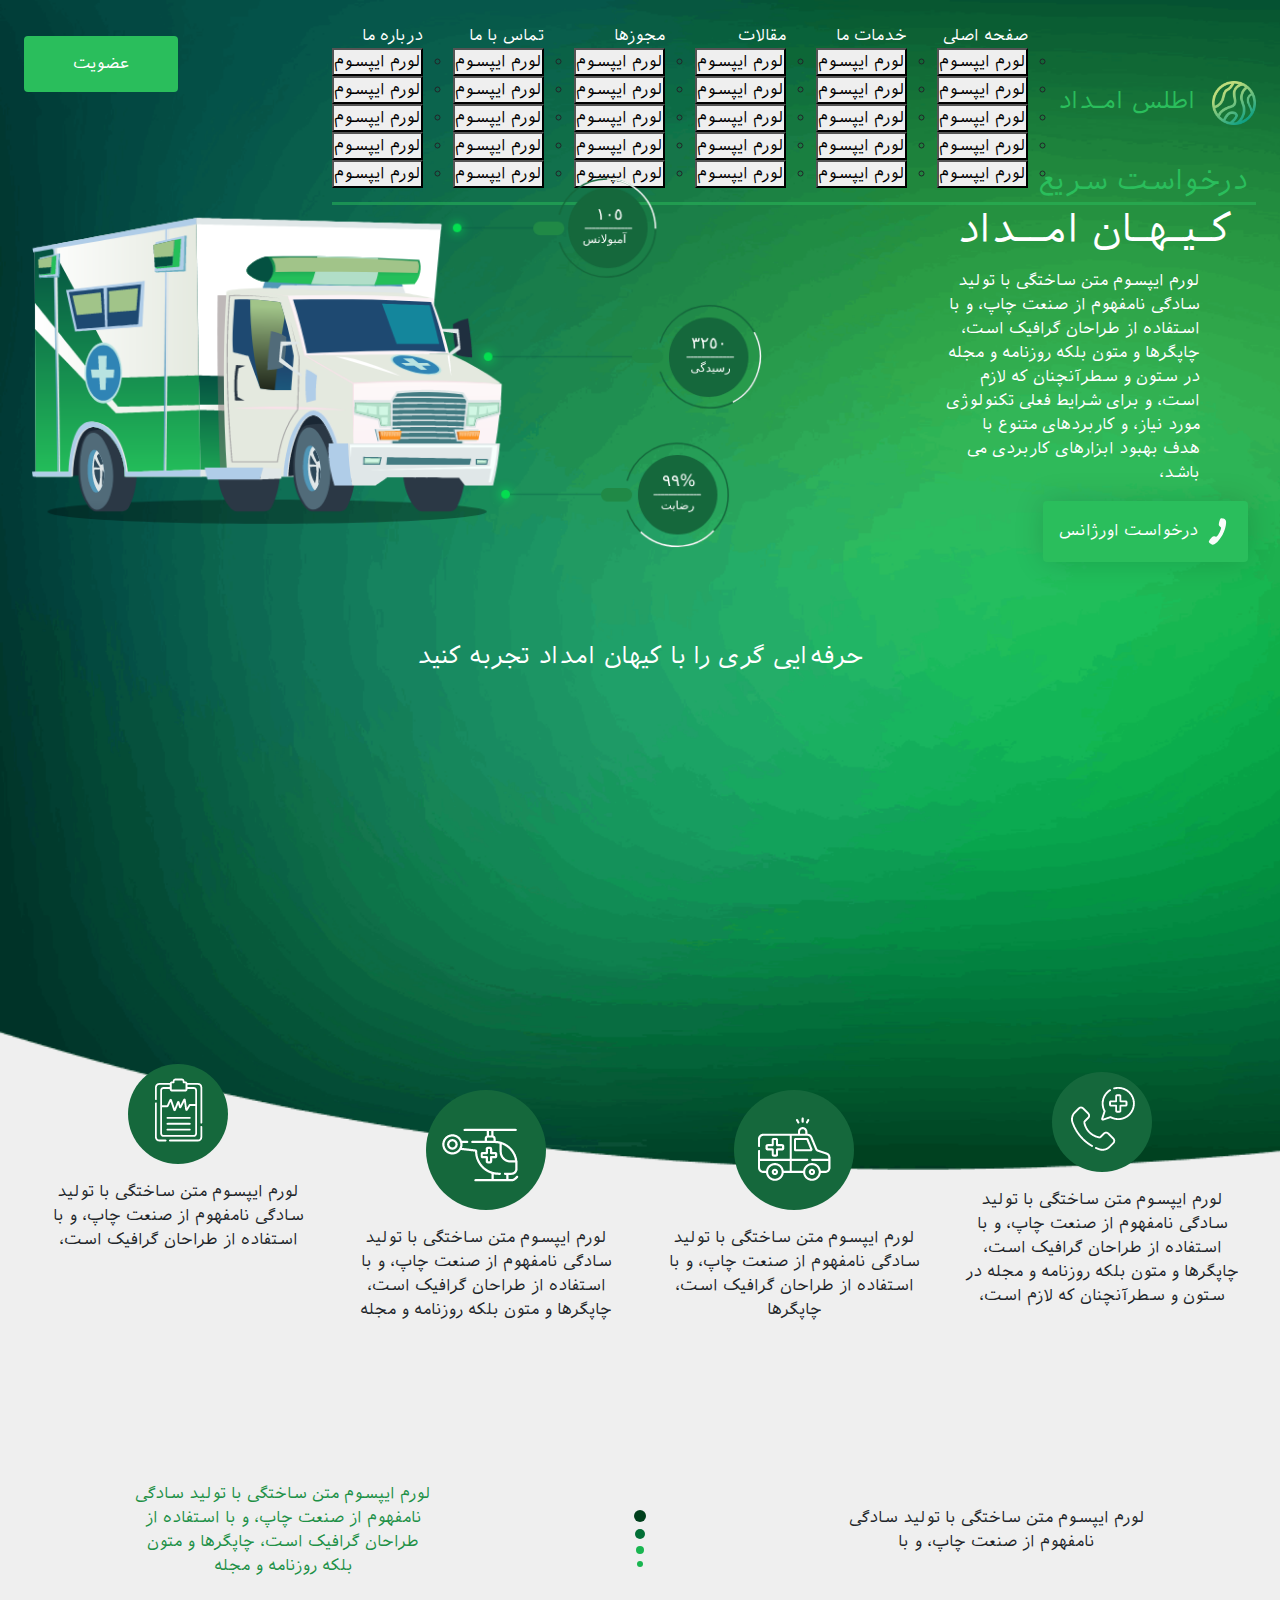
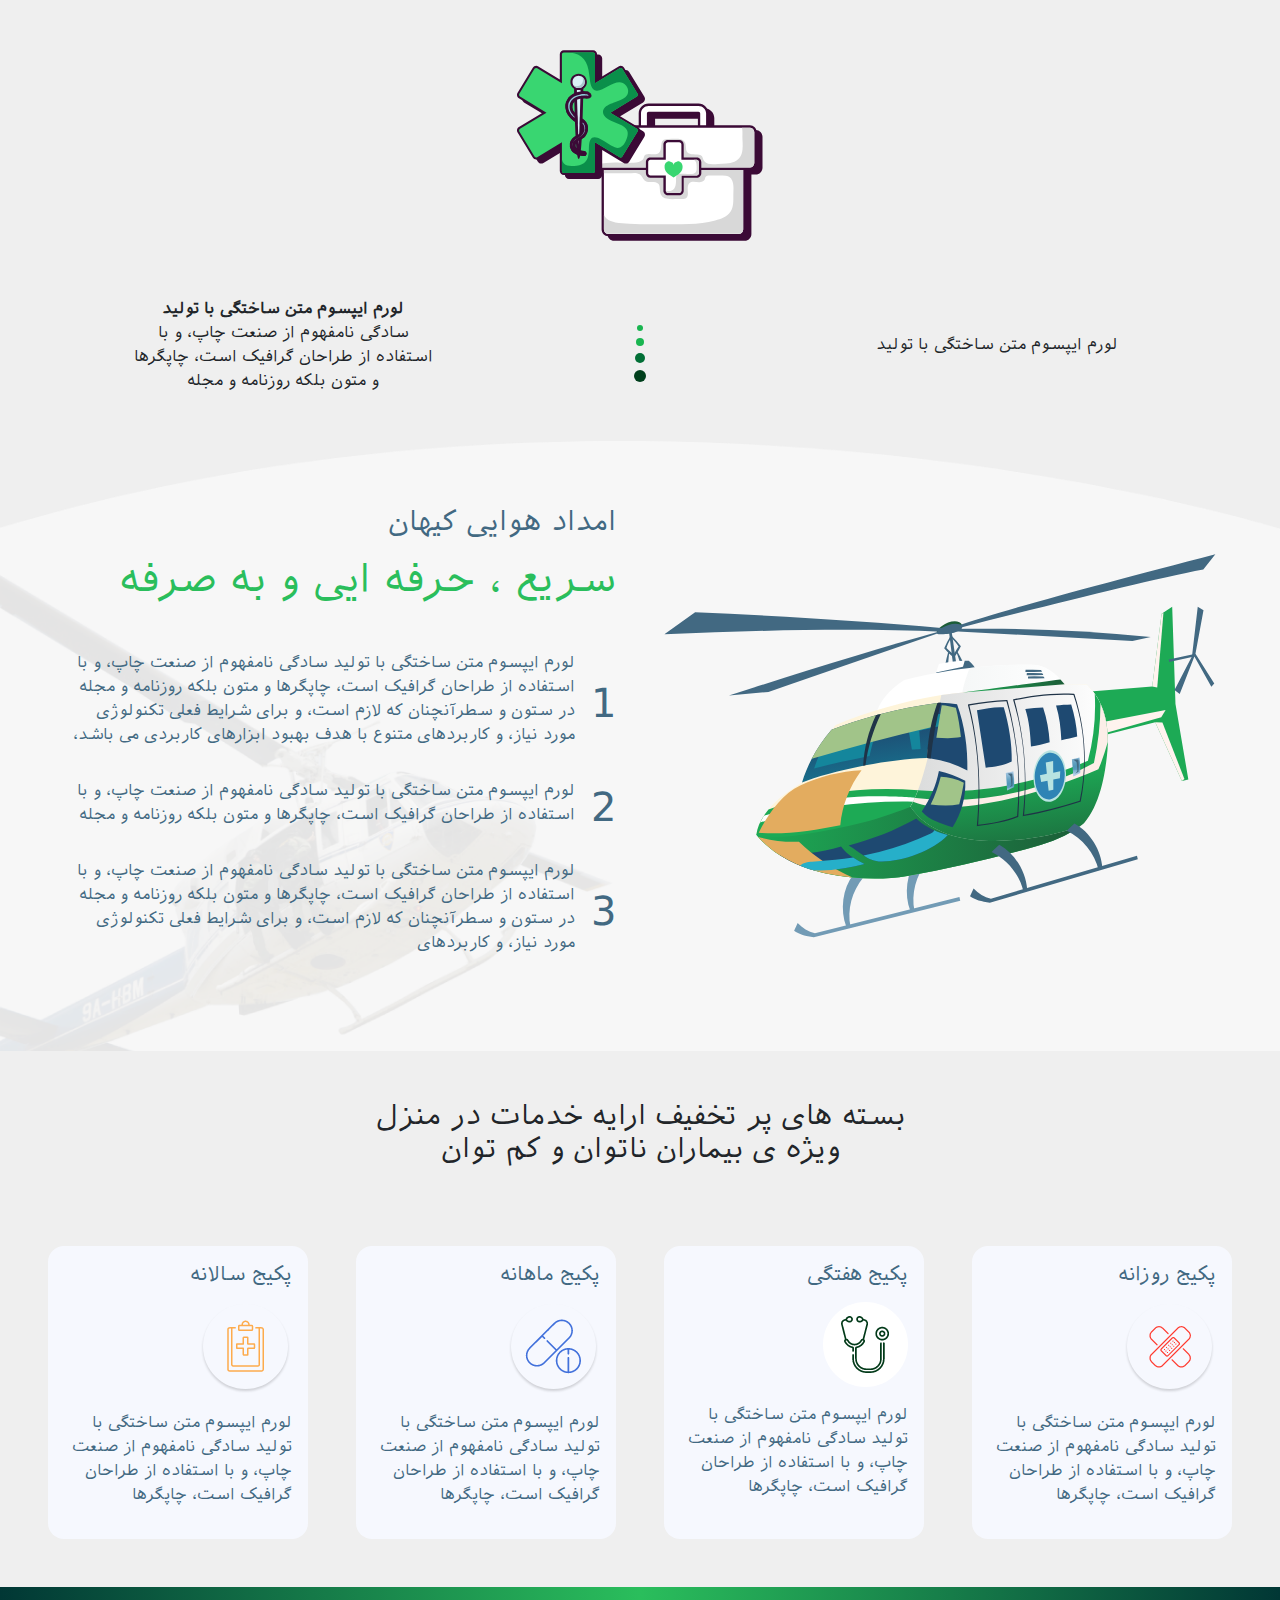
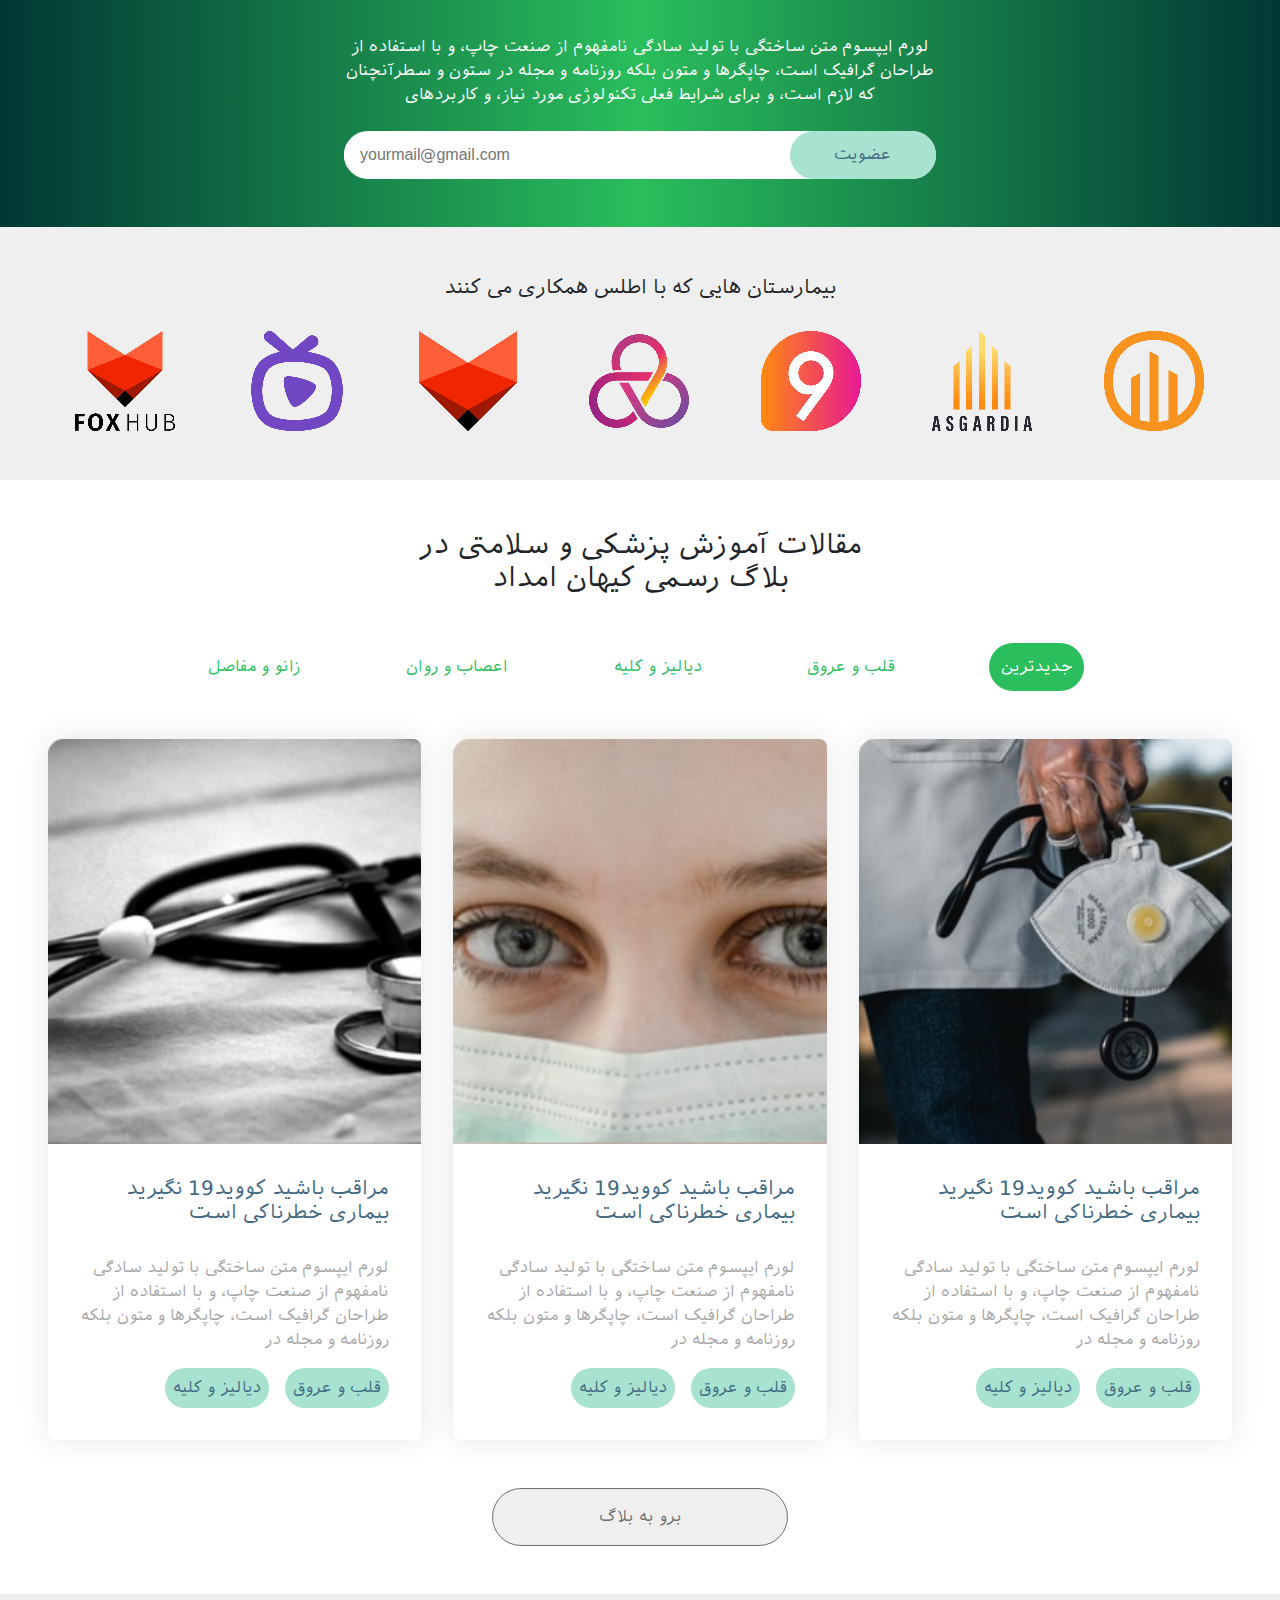
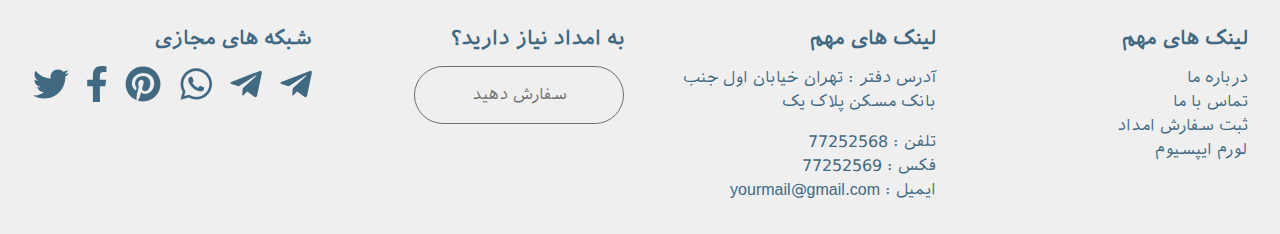
==== commit ebc63ba6: "fixed a bug in dropdown structure" ====
--- a/index.html
+++ b/index.html
@@ -60,13 +60,11 @@
                     <div class="dv-header-drop-down-holder">
                         <button class="dv-header-drop-down-toggle">صفحه اصلی</button>
                         <ul class="dv-header-dropped-down-list">
-                            <li class="dv-header-dropped-down-item">
-                                <a href="#"><button>لورم ایپسوم</button></a>
-                                <a href="#"><button>لورم ایپسوم</button></a>
-                                <a href="#"><button>لورم ایپسوم</button></a>
-                                <a href="#"><button>لورم ایپسوم</button></a>
-                                <a href="#"><button>لورم ایپسوم</button></a>
-                            </li>
+                            <li class="dv-header-dropped-down-item"><a href="#"><button>لورم ایپسوم</button></a></li>
+                            <li class="dv-header-dropped-down-item"><a href="#"><button>لورم ایپسوم</button></a></li>
+                            <li class="dv-header-dropped-down-item"><a href="#"><button>لورم ایپسوم</button></a></li>
+                            <li class="dv-header-dropped-down-item"><a href="#"><button>لورم ایپسوم</button></a></li>
+                            <li class="dv-header-dropped-down-item"><a href="#"><button>لورم ایپسوم</button></a></li>
                         </ul>
                     </div>
                 </li>
@@ -74,13 +72,11 @@
                     <div class="dv-header-drop-down-holder">
                         <button class="dv-header-drop-down-toggle">خدمات ما</button>
                         <ul class="dv-header-dropped-down-list">
-                            <li class="dv-header-dropped-down-item">
-                                <a href="#"><button>لورم ایپسوم</button></a>
-                                <a href="#"><button>لورم ایپسوم</button></a>
-                                <a href="#"><button>لورم ایپسوم</button></a>
-                                <a href="#"><button>لورم ایپسوم</button></a>
-                                <a href="#"><button>لورم ایپسوم</button></a>
-                            </li>
+                            <li class="dv-header-dropped-down-item"><a href="#"><button>لورم ایپسوم</button></a></li>
+                            <li class="dv-header-dropped-down-item"><a href="#"><button>لورم ایپسوم</button></a></li>
+                            <li class="dv-header-dropped-down-item"><a href="#"><button>لورم ایپسوم</button></a></li>
+                            <li class="dv-header-dropped-down-item"><a href="#"><button>لورم ایپسوم</button></a></li>
+                            <li class="dv-header-dropped-down-item"><a href="#"><button>لورم ایپسوم</button></a></li>
                         </ul>
                     </div>
                 </li>
@@ -88,13 +84,11 @@
                     <div class="dv-header-drop-down-holder">
                         <button class="dv-header-drop-down-toggle">مقالات</button>
                         <ul class="dv-header-dropped-down-list">
-                            <li class="dv-header-dropped-down-item">
-                                <a href="#"><button>لورم ایپسوم</button></a>
-                                <a href="#"><button>لورم ایپسوم</button></a>
-                                <a href="#"><button>لورم ایپسوم</button></a>
-                                <a href="#"><button>لورم ایپسوم</button></a>
-                                <a href="#"><button>لورم ایپسوم</button></a>
-                            </li>
+                            <li class="dv-header-dropped-down-item"><a href="#"><button>لورم ایپسوم</button></a></li>
+                            <li class="dv-header-dropped-down-item"><a href="#"><button>لورم ایپسوم</button></a></li>
+                            <li class="dv-header-dropped-down-item"><a href="#"><button>لورم ایپسوم</button></a></li>
+                            <li class="dv-header-dropped-down-item"><a href="#"><button>لورم ایپسوم</button></a></li>
+                            <li class="dv-header-dropped-down-item"><a href="#"><button>لورم ایپسوم</button></a></li>
                         </ul>
                     </div>
                 </li>
@@ -102,13 +96,11 @@
                     <div class="dv-header-drop-down-holder">
                         <button class="dv-header-drop-down-toggle">مجوزها</button>
                         <ul class="dv-header-dropped-down-list">
-                            <li class="dv-header-dropped-down-item">
-                                <a href="#"><button>لورم ایپسوم</button></a>
-                                <a href="#"><button>لورم ایپسوم</button></a>
-                                <a href="#"><button>لورم ایپسوم</button></a>
-                                <a href="#"><button>لورم ایپسوم</button></a>
-                                <a href="#"><button>لورم ایپسوم</button></a>
-                            </li>
+                            <li class="dv-header-dropped-down-item"><a href="#"><button>لورم ایپسوم</button></a></li>
+                            <li class="dv-header-dropped-down-item"><a href="#"><button>لورم ایپسوم</button></a></li>
+                            <li class="dv-header-dropped-down-item"><a href="#"><button>لورم ایپسوم</button></a></li>
+                            <li class="dv-header-dropped-down-item"><a href="#"><button>لورم ایپسوم</button></a></li>
+                            <li class="dv-header-dropped-down-item"><a href="#"><button>لورم ایپسوم</button></a></li>
                         </ul>
                     </div>
                 </li>
@@ -116,13 +108,11 @@
                     <div class="dv-header-drop-down-holder">
                         <button class="dv-header-drop-down-toggle">تماس با ما</button>
                         <ul class="dv-header-dropped-down-list">
-                            <li class="dv-header-dropped-down-item">
-                                <a href="#"><button>لورم ایپسوم</button></a>
-                                <a href="#"><button>لورم ایپسوم</button></a>
-                                <a href="#"><button>لورم ایپسوم</button></a>
-                                <a href="#"><button>لورم ایپسوم</button></a>
-                                <a href="#"><button>لورم ایپسوم</button></a>
-                            </li>
+                            <li class="dv-header-dropped-down-item"><a href="#"><button>لورم ایپسوم</button></a></li>
+                            <li class="dv-header-dropped-down-item"><a href="#"><button>لورم ایپسوم</button></a></li>
+                            <li class="dv-header-dropped-down-item"><a href="#"><button>لورم ایپسوم</button></a></li>
+                            <li class="dv-header-dropped-down-item"><a href="#"><button>لورم ایپسوم</button></a></li>
+                            <li class="dv-header-dropped-down-item"><a href="#"><button>لورم ایپسوم</button></a></li>
                         </ul>
                     </div>
                 </li>
@@ -130,13 +120,11 @@
                     <div class="dv-header-drop-down-holder">
                         <button class="dv-header-drop-down-toggle">درباره ما</button>
                         <ul class="dv-header-dropped-down-list">
-                            <li class="dv-header-dropped-down-item">
-                                <a href="#"><button>لورم ایپسوم</button></a>
-                                <a href="#"><button>لورم ایپسوم</button></a>
-                                <a href="#"><button>لورم ایپسوم</button></a>
-                                <a href="#"><button>لورم ایپسوم</button></a>
-                                <a href="#"><button>لورم ایپسوم</button></a>
-                            </li>
+                            <li class="dv-header-dropped-down-item"><a href="#"><button>لورم ایپسوم</button></a></li>
+                            <li class="dv-header-dropped-down-item"><a href="#"><button>لورم ایپسوم</button></a></li>
+                            <li class="dv-header-dropped-down-item"><a href="#"><button>لورم ایپسوم</button></a></li>
+                            <li class="dv-header-dropped-down-item"><a href="#"><button>لورم ایپسوم</button></a></li>
+                            <li class="dv-header-dropped-down-item"><a href="#"><button>لورم ایپسوم</button></a></li>
                         </ul>
                     </div>
                 </li>
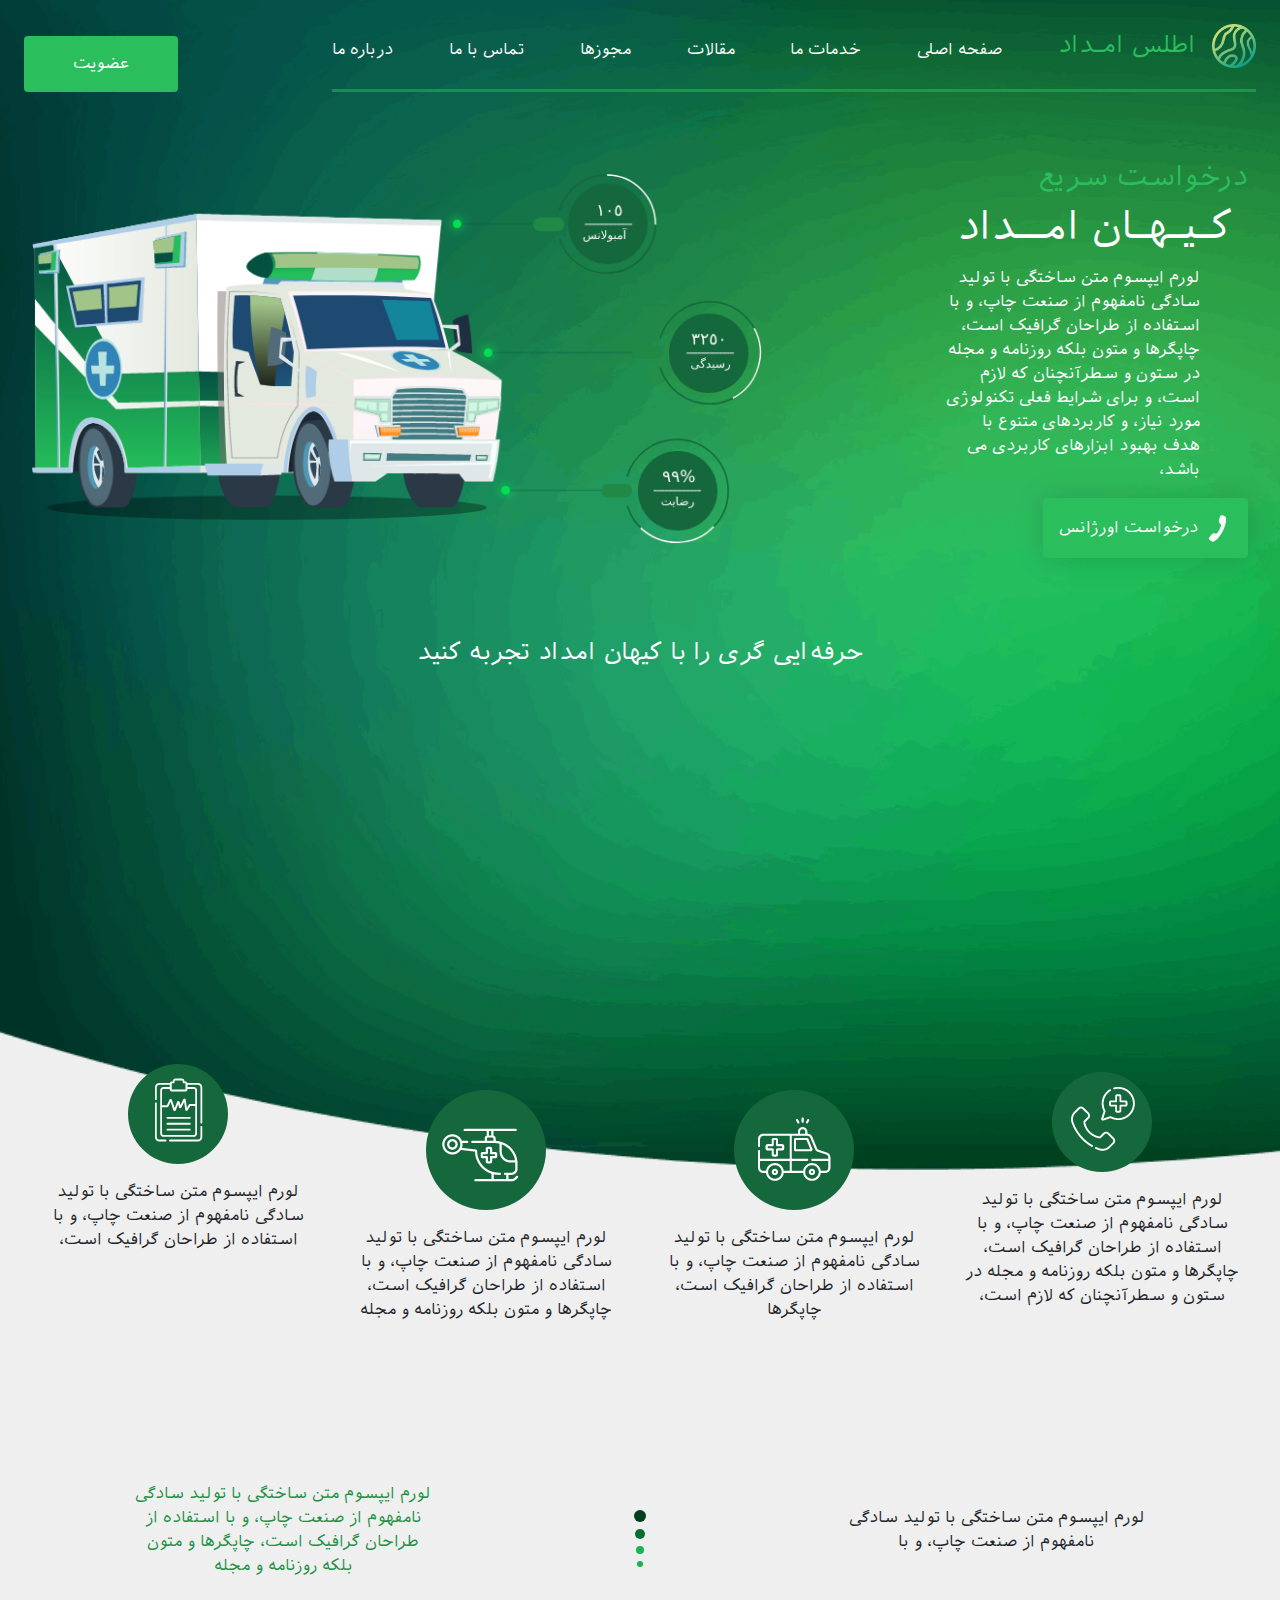
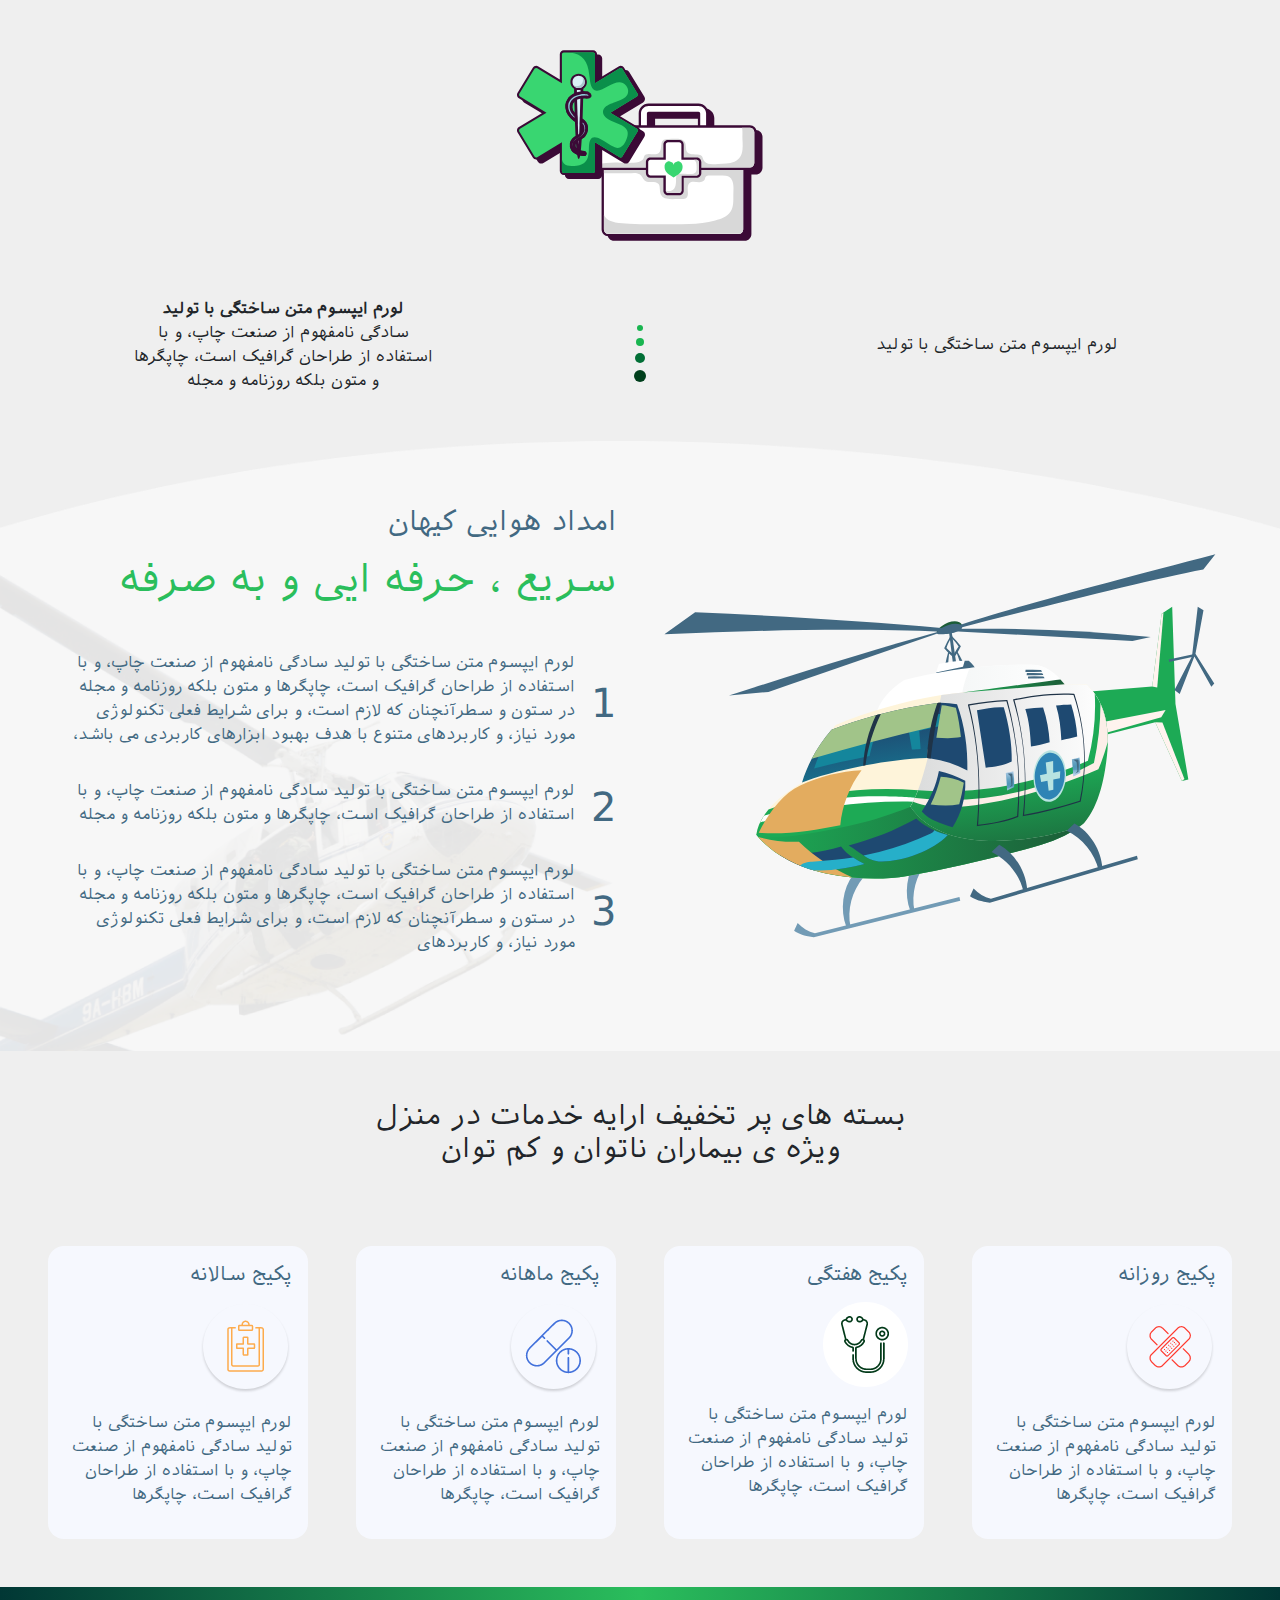
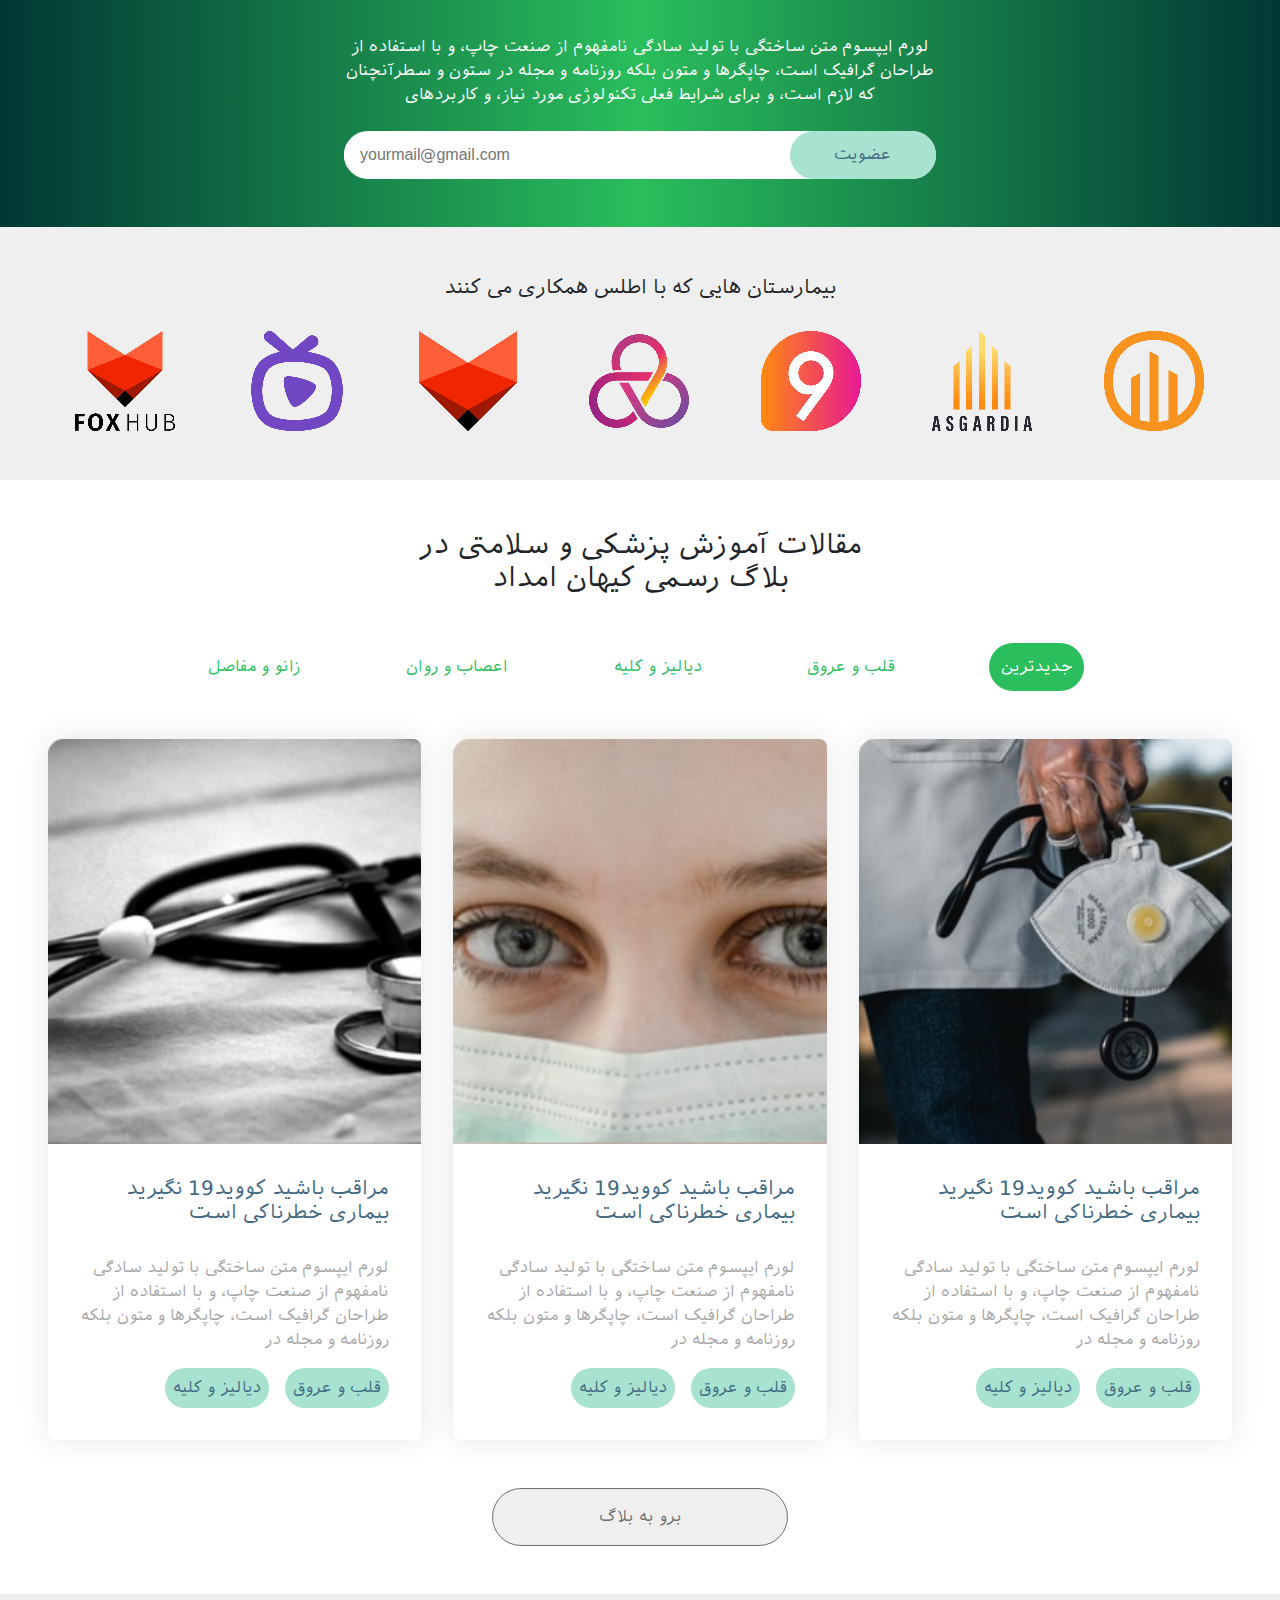
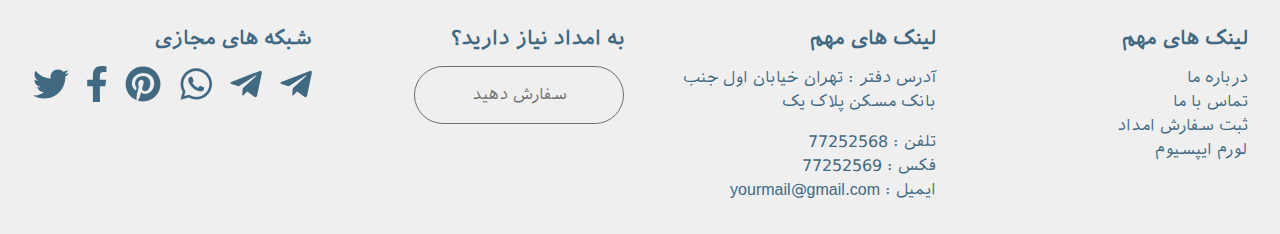
==== commit ae45f98b: "created styles of header dropdown menu" ====
--- a/index.html
+++ b/index.html
@@ -60,11 +60,12 @@
                     <div class="dv-header-drop-down-holder">
                         <button class="dv-header-drop-down-toggle">صفحه اصلی</button>
                         <ul class="dv-header-dropped-down-list">
-                            <li class="dv-header-dropped-down-item"><a href="#"><button>لورم ایپسوم</button></a></li>
-                            <li class="dv-header-dropped-down-item"><a href="#"><button>لورم ایپسوم</button></a></li>
-                            <li class="dv-header-dropped-down-item"><a href="#"><button>لورم ایپسوم</button></a></li>
-                            <li class="dv-header-dropped-down-item"><a href="#"><button>لورم ایپسوم</button></a></li>
-                            <li class="dv-header-dropped-down-item"><a href="#"><button>لورم ایپسوم</button></a></li>
+                            <li class="dv-header-dropped-down-item"><a href="#"><button class="dv-header-drop-down-btn">لورم ایپسوم</button></a></li>
+                            <li class="dv-header-dropped-down-item"><a href="#"><button class="dv-header-drop-down-btn">لورم ایپسوم</button></a></li>
+                            <li class="dv-header-dropped-down-item"><a href="#"><button class="dv-header-drop-down-btn">لورم ایپسوم</button></a></li>
+                            <li class="dv-header-dropped-down-item"><a href="#"><button class="dv-header-drop-down-btn">لورم ایپسوم</button></a></li>
+                            <li class="dv-header-dropped-down-item"><a href="#"><button class="dv-header-drop-down-btn">لورم ایپسوم</button></a></li>
+                            <li class="dv-header-dropped-down-item"><a href="#"><button class="dv-header-drop-down-btn">لورم ایپسوم</button></a></li>
                         </ul>
                     </div>
                 </li>
@@ -72,11 +73,12 @@
                     <div class="dv-header-drop-down-holder">
                         <button class="dv-header-drop-down-toggle">خدمات ما</button>
                         <ul class="dv-header-dropped-down-list">
-                            <li class="dv-header-dropped-down-item"><a href="#"><button>لورم ایپسوم</button></a></li>
-                            <li class="dv-header-dropped-down-item"><a href="#"><button>لورم ایپسوم</button></a></li>
-                            <li class="dv-header-dropped-down-item"><a href="#"><button>لورم ایپسوم</button></a></li>
-                            <li class="dv-header-dropped-down-item"><a href="#"><button>لورم ایپسوم</button></a></li>
-                            <li class="dv-header-dropped-down-item"><a href="#"><button>لورم ایپسوم</button></a></li>
+                            <li class="dv-header-dropped-down-item"><a href="#"><button class="dv-header-drop-down-btn">لورم ایپسوم</button></a></li>
+                            <li class="dv-header-dropped-down-item"><a href="#"><button class="dv-header-drop-down-btn">لورم ایپسوم</button></a></li>
+                            <li class="dv-header-dropped-down-item"><a href="#"><button class="dv-header-drop-down-btn">لورم ایپسوم</button></a></li>
+                            <li class="dv-header-dropped-down-item"><a href="#"><button class="dv-header-drop-down-btn">لورم ایپسوم</button></a></li>
+                            <li class="dv-header-dropped-down-item"><a href="#"><button class="dv-header-drop-down-btn">لورم ایپسوم</button></a></li>
+                            <li class="dv-header-dropped-down-item"><a href="#"><button class="dv-header-drop-down-btn">لورم ایپسوم</button></a></li>
                         </ul>
                     </div>
                 </li>
@@ -84,11 +86,12 @@
                     <div class="dv-header-drop-down-holder">
                         <button class="dv-header-drop-down-toggle">مقالات</button>
                         <ul class="dv-header-dropped-down-list">
-                            <li class="dv-header-dropped-down-item"><a href="#"><button>لورم ایپسوم</button></a></li>
-                            <li class="dv-header-dropped-down-item"><a href="#"><button>لورم ایپسوم</button></a></li>
-                            <li class="dv-header-dropped-down-item"><a href="#"><button>لورم ایپسوم</button></a></li>
-                            <li class="dv-header-dropped-down-item"><a href="#"><button>لورم ایپسوم</button></a></li>
-                            <li class="dv-header-dropped-down-item"><a href="#"><button>لورم ایپسوم</button></a></li>
+                            <li class="dv-header-dropped-down-item"><a href="#"><button class="dv-header-drop-down-btn">لورم ایپسوم</button></a></li>
+                            <li class="dv-header-dropped-down-item"><a href="#"><button class="dv-header-drop-down-btn">لورم ایپسوم</button></a></li>
+                            <li class="dv-header-dropped-down-item"><a href="#"><button class="dv-header-drop-down-btn">لورم ایپسوم</button></a></li>
+                            <li class="dv-header-dropped-down-item"><a href="#"><button class="dv-header-drop-down-btn">لورم ایپسوم</button></a></li>
+                            <li class="dv-header-dropped-down-item"><a href="#"><button class="dv-header-drop-down-btn">لورم ایپسوم</button></a></li>
+                            <li class="dv-header-dropped-down-item"><a href="#"><button class="dv-header-drop-down-btn">لورم ایپسوم</button></a></li>
                         </ul>
                     </div>
                 </li>
@@ -96,11 +99,12 @@
                     <div class="dv-header-drop-down-holder">
                         <button class="dv-header-drop-down-toggle">مجوزها</button>
                         <ul class="dv-header-dropped-down-list">
-                            <li class="dv-header-dropped-down-item"><a href="#"><button>لورم ایپسوم</button></a></li>
-                            <li class="dv-header-dropped-down-item"><a href="#"><button>لورم ایپسوم</button></a></li>
-                            <li class="dv-header-dropped-down-item"><a href="#"><button>لورم ایپسوم</button></a></li>
-                            <li class="dv-header-dropped-down-item"><a href="#"><button>لورم ایپسوم</button></a></li>
-                            <li class="dv-header-dropped-down-item"><a href="#"><button>لورم ایپسوم</button></a></li>
+                            <li class="dv-header-dropped-down-item"><a href="#"><button class="dv-header-drop-down-btn">لورم ایپسوم</button></a></li>
+                            <li class="dv-header-dropped-down-item"><a href="#"><button class="dv-header-drop-down-btn">لورم ایپسوم</button></a></li>
+                            <li class="dv-header-dropped-down-item"><a href="#"><button class="dv-header-drop-down-btn">لورم ایپسوم</button></a></li>
+                            <li class="dv-header-dropped-down-item"><a href="#"><button class="dv-header-drop-down-btn">لورم ایپسوم</button></a></li>
+                            <li class="dv-header-dropped-down-item"><a href="#"><button class="dv-header-drop-down-btn">لورم ایپسوم</button></a></li>
+                            <li class="dv-header-dropped-down-item"><a href="#"><button class="dv-header-drop-down-btn">لورم ایپسوم</button></a></li>
                         </ul>
                     </div>
                 </li>
@@ -108,11 +112,12 @@
                     <div class="dv-header-drop-down-holder">
                         <button class="dv-header-drop-down-toggle">تماس با ما</button>
                         <ul class="dv-header-dropped-down-list">
-                            <li class="dv-header-dropped-down-item"><a href="#"><button>لورم ایپسوم</button></a></li>
-                            <li class="dv-header-dropped-down-item"><a href="#"><button>لورم ایپسوم</button></a></li>
-                            <li class="dv-header-dropped-down-item"><a href="#"><button>لورم ایپسوم</button></a></li>
-                            <li class="dv-header-dropped-down-item"><a href="#"><button>لورم ایپسوم</button></a></li>
-                            <li class="dv-header-dropped-down-item"><a href="#"><button>لورم ایپسوم</button></a></li>
+                            <li class="dv-header-dropped-down-item"><a href="#"><button class="dv-header-drop-down-btn">لورم ایپسوم</button></a></li>
+                            <li class="dv-header-dropped-down-item"><a href="#"><button class="dv-header-drop-down-btn">لورم ایپسوم</button></a></li>
+                            <li class="dv-header-dropped-down-item"><a href="#"><button class="dv-header-drop-down-btn">لورم ایپسوم</button></a></li>
+                            <li class="dv-header-dropped-down-item"><a href="#"><button class="dv-header-drop-down-btn">لورم ایپسوم</button></a></li>
+                            <li class="dv-header-dropped-down-item"><a href="#"><button class="dv-header-drop-down-btn">لورم ایپسوم</button></a></li>
+                            <li class="dv-header-dropped-down-item"><a href="#"><button class="dv-header-drop-down-btn">لورم ایپسوم</button></a></li>
                         </ul>
                     </div>
                 </li>
@@ -120,11 +125,12 @@
                     <div class="dv-header-drop-down-holder">
                         <button class="dv-header-drop-down-toggle">درباره ما</button>
                         <ul class="dv-header-dropped-down-list">
-                            <li class="dv-header-dropped-down-item"><a href="#"><button>لورم ایپسوم</button></a></li>
-                            <li class="dv-header-dropped-down-item"><a href="#"><button>لورم ایپسوم</button></a></li>
-                            <li class="dv-header-dropped-down-item"><a href="#"><button>لورم ایپسوم</button></a></li>
-                            <li class="dv-header-dropped-down-item"><a href="#"><button>لورم ایپسوم</button></a></li>
-                            <li class="dv-header-dropped-down-item"><a href="#"><button>لورم ایپسوم</button></a></li>
+                            <li class="dv-header-dropped-down-item"><a href="#"><button class="dv-header-drop-down-btn">لورم ایپسوم</button></a></li>
+                            <li class="dv-header-dropped-down-item"><a href="#"><button class="dv-header-drop-down-btn">لورم ایپسوم</button></a></li>
+                            <li class="dv-header-dropped-down-item"><a href="#"><button class="dv-header-drop-down-btn">لورم ایپسوم</button></a></li>
+                            <li class="dv-header-dropped-down-item"><a href="#"><button class="dv-header-drop-down-btn">لورم ایپسوم</button></a></li>
+                            <li class="dv-header-dropped-down-item"><a href="#"><button class="dv-header-drop-down-btn">لورم ایپسوم</button></a></li>
+                            <li class="dv-header-dropped-down-item"><a href="#"><button class="dv-header-drop-down-btn">لورم ایپسوم</button></a></li>
                         </ul>
                     </div>
                 </li>
--- a/src/styles/styles.css
+++ b/src/styles/styles.css
@@ -38,8 +38,6 @@
 }
 
 /*Styles*/
-.dv-li-inner-bottom-line {height: 3px;}
-.dv-li-inner-bottom-line.active {background-color: #bedc7c;}
 .dv-btn-header-join:hover, .dv-btn-main-request-ambulance:hover {background-color: var(--green-darker);}
 .dv-btn-header-join:active, .dv-btn-main-request-ambulance:active {background-color: var(--green-darkest);}
 .dv-h5-main-title {color: var(--green);}
@@ -77,12 +75,56 @@
 .dv-btn-footer-order-btn {width: 75%;}
 .dv-sect-4 {padding: 3rem;}
 .dv-text-right {text-align: right !important;}
+.dv-header-drop-down-toggle:hover {color: var(--green);}
+.dv-header-drop-down-btn:hover {background-color: var(--green-darker);}
+.dv-header-drop-down-btn:active {background-color: var(--green-darkest);}
 
 .dv-sect-1 {
     background-image: url('../img/section-1/bg-section1.png');
     background-size: cover;
     min-height: 130vh;
     width: 100%;
+}
+
+.dv-header-drop-down-toggle {
+    background-color: unset;
+    border: none;
+    color: white;
+    transition: .3s;
+}
+
+.dv-header-drop-down-toggle:focus ~ .dv-header-dropped-down-list{
+    opacity: 100%;
+    pointer-events: visible;
+}
+
+.dv-header-dropped-down-list {
+    position: absolute;
+    list-style: none;
+    background-color: var(--green);
+    border-radius: .5rem;
+    overflow: hidden;
+    width: 15%;
+    margin-top: 1rem;
+    opacity: 0;
+    pointer-events: none;
+    transition: .3s;
+    box-shadow: 0 0 30px rgba(0,0,0,.2);
+}
+
+.dv-header-dropped-down-item {
+    background-color: unset;
+    width: 100%;
+}
+
+.dv-header-drop-down-btn {
+    background-color: var(--green);
+    width: 100%;
+    padding: 1rem;
+    border: none;
+    text-align: right;
+    color: white;
+    transition: .3s;
 }
 
 .dv-h4-header-logo {
@@ -121,12 +163,6 @@
 .dv-dv-header-right-section {
     width: 75%;
     height: 5rem;
-}
-
-.dv-header-drop-down-toggle {
-    background-color: unset;
-    border: none;
-    color: white;
 }
 
 .dv-h1-main-subtitle {
